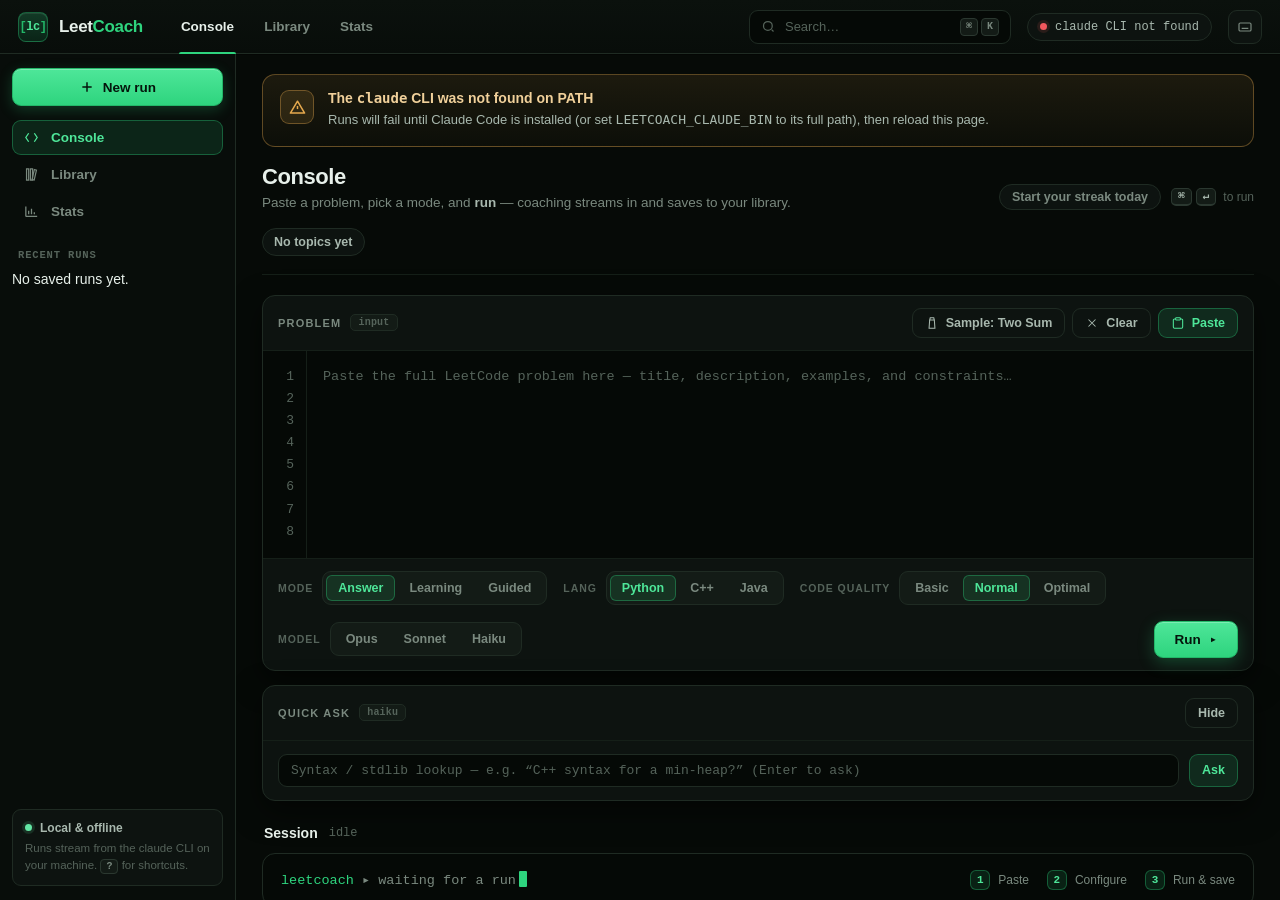
==== templates/index.html @ 5008886b "feat: Code Quality rename, in-app model picker, friction-free claude auth Three daily-use QOL change" ====
<!DOCTYPE html>
<html lang="en">
<head>
  <meta charset="utf-8" />
  <meta name="viewport" content="width=device-width, initial-scale=1" />
  <title>LeetCoach</title>
  <link rel="icon" type="image/svg+xml" href="/static/favicon.svg" />
  <link rel="stylesheet" href="/static/vendor/highlight-github-dark.min.css" />
  <link rel="stylesheet" href="/static/style.css" />
</head>
<body data-claude-available="__CLAUDE_AVAILABLE__" data-claude-logged-in="__CLAUDE_LOGGED_IN__" data-claude-model="__CLAUDE_MODEL__">
  <div class="app">

    <!-- ===== top bar ===== -->
    <header class="topbar">
      <div class="brand">
        <div class="mark"><span class="bk">[</span><span class="lc">lc</span><span class="bk">]</span></div>
        <div class="wm">Leet<span class="b">Coach</span></div>
      </div>
      <nav class="nav" aria-label="Primary">
        <a class="on" data-view="console" role="button" tabindex="0">Console</a>
        <a data-view="library" role="button" tabindex="0">Library</a>
        <a data-view="stats" role="button" tabindex="0">Stats</a>
      </nav>
      <div class="tb-spacer"></div>
      <div class="tb-search" id="tb-search" role="button" tabindex="0"
           title="Search your library (Ctrl/&#8984; + K)" aria-label="Search your library">
        <svg viewBox="0 0 24 24" fill="none" stroke="currentColor" stroke-width="2"><circle cx="11" cy="11" r="7"/><path d="m20 20-3-3"/></svg>
        <span class="ph">Search…</span>
        <span class="k"><kbd>&#8984;</kbd><kbd>K</kbd></span>
      </div>
      <span class="tb-status" id="claude-status">
        <span class="dot"></span>
        <span class="tb-status-label">claude CLI</span>
      </span>
      <button class="iconbtn" id="shortcuts-btn" type="button" title="Keyboard shortcuts (?)" aria-label="Keyboard shortcuts">
        <svg viewBox="0 0 24 24" fill="none" stroke="currentColor" stroke-width="1.8"><rect x="3" y="6" width="18" height="12" rx="2"/><path d="M7 10h.01M11 10h.01M15 10h.01M7 14h10"/></svg>
      </button>
    </header>

    <div class="main">

      <!-- ===== sidebar ===== -->
      <aside class="sidebar">
        <button class="newrun" id="new-run" type="button">
          <svg viewBox="0 0 24 24" fill="none" stroke="currentColor" stroke-width="2.2"><path d="M12 5v14M5 12h14"/></svg>
          New run
        </button>
        <nav class="side-nav" aria-label="Sections">
          <a class="on" data-view="console" role="button" tabindex="0"><svg viewBox="0 0 24 24" fill="none" stroke="currentColor" stroke-width="1.8"><path d="m8 6-4 6 4 6M16 6l4 6-4 6"/></svg> Console</a>
          <a data-view="library" role="button" tabindex="0"><svg viewBox="0 0 24 24" fill="none" stroke="currentColor" stroke-width="1.7"><path d="M5 4h3v16H5zM10.5 4h3v16h-3z"/><path d="m16 5 3 .8-3.2 14-3-.8z"/></svg> Library</a>
          <a data-view="stats" role="button" tabindex="0"><svg viewBox="0 0 24 24" fill="none" stroke="currentColor" stroke-width="1.8"><path d="M4 19V5M4 19h16M8 16v-5M12 16V8M16 16v-3"/></svg> Stats</a>
        </nav>
        <div class="side-lbl">Recent runs</div>
        <div class="recents" id="recents" aria-label="Recent runs"></div>
        <div class="side-foot">
          <div class="t"><span class="dot"></span> Local &amp; offline</div>
          <div class="d">Runs stream from the claude CLI on your machine. <kbd>?</kbd> for shortcuts.</div>
        </div>
      </aside>

      <!-- ===== content ===== -->
      <main class="content">

        <!-- claude CLI availability / sign-in warning (JS reveals from body flags) -->
        <section id="claude-warning" class="banner" hidden>
          <div class="ic"><svg viewBox="0 0 24 24" fill="none" stroke="currentColor" stroke-width="1.9" stroke-linejoin="round"><path d="M12 4 3 19h18Z"/><path d="M12 10v4"/><path d="M12 17h.01"/></svg></div>
          <div>
            <!-- shown when the binary isn't on PATH -->
            <div data-banner="missing" hidden>
              <div class="bt">The <code>claude</code> CLI was not found on PATH</div>
              <div class="bd">Runs will fail until Claude Code is installed (or set
                <code>LEETCOACH_CLAUDE_BIN</code> to its full path), then reload this page.</div>
            </div>
            <!-- shown when the binary is present but signed out -->
            <div data-banner="signedout" hidden>
              <div class="bt">You&#8217;re signed out of the <code>claude</code> CLI</div>
              <div class="bd">Runs will fail until you sign in. In a terminal, run
                <code class="cmd">claude auth login</code>, then reload this page.</div>
            </div>
          </div>
        </section>

        <!-- ===== CONSOLE VIEW ===== -->
        <section id="view-console">
          <div class="ctx">
            <div>
              <h1>Console</h1>
              <div class="sub">Paste a problem, pick a mode, and <b>run</b> — coaching streams in and saves to your library.</div>
            </div>
            <div class="r">
              <span class="streak-badge" id="streak-badge" hidden></span>
              <span class="hint"><span class="kbd"><kbd>&#8984;</kbd><kbd>&#8629;</kbd></span> to run</span>
            </div>
          </div>

          <!-- topic chip strip (JS fills from the real library) -->
          <div class="topics" id="topics"></div>

          <!-- composer -->
          <section class="panel">
            <div class="p-head">
              <span class="p-title">Problem <span class="tag">input</span></span>
              <div class="p-tools">
                <button class="btn ghost" id="sample" type="button"><svg viewBox="0 0 24 24" fill="none" stroke="currentColor" stroke-width="1.8"><path d="M9 3h6l1 4H8zM8 7h8l1 14H7z"/></svg> Sample: Two Sum</button>
                <button class="btn ghost" id="clear" type="button"><svg viewBox="0 0 24 24" fill="none" stroke="currentColor" stroke-width="1.8"><path d="M6 6l12 12M18 6 6 18"/></svg> Clear</button>
                <button class="btn green" id="paste" type="button"><svg viewBox="0 0 24 24" fill="none" stroke="currentColor" stroke-width="1.8"><rect x="8" y="3" width="8" height="4" rx="1"/><path d="M8 5H6a2 2 0 0 0-2 2v12a2 2 0 0 0 2 2h12a2 2 0 0 0 2-2V7a2 2 0 0 0-2-2h-2"/></svg> Paste</button>
              </div>
            </div>
            <div class="editor" id="editor">
              <div class="gutter" aria-hidden="true"><span>1</span><span>2</span><span>3</span><span>4</span><span>5</span><span>6</span><span>7</span><span>8</span></div>
              <textarea id="problem" class="problem" spellcheck="false"
                placeholder="Paste the full LeetCode problem here — title, description, examples, and constraints…"></textarea>
            </div>
            <div class="toolbar">
              <div class="tgroup" data-seg="mode">
                <span class="tlabel">Mode</span>
                <div class="seg" data-seg="mode" role="group" aria-label="Mode">
                  <button class="seg-btn on" type="button" data-val="answer">Answer</button>
                  <button class="seg-btn" type="button" data-val="learning">Learning</button>
                  <button class="seg-btn" type="button" data-val="guided">Guided</button>
                </div>
              </div>
              <div class="tgroup" data-seg="lang">
                <span class="tlabel">Lang</span>
                <div class="seg" data-seg="lang" role="group" aria-label="Language">
                  <button class="seg-btn on" type="button" data-val="python">Python</button>
                  <button class="seg-btn" type="button" data-val="cpp">C++</button>
                  <button class="seg-btn" type="button" data-val="java">Java</button>
                </div>
              </div>
              <div class="tgroup" data-seg="tier">
                <span class="tlabel">Code Quality</span>
                <div class="seg" data-seg="tier" role="group" aria-label="Code Quality">
                  <button class="seg-btn" type="button" data-val="basic">Basic</button>
                  <button class="seg-btn on" type="button" data-val="normal">Normal</button>
                  <button class="seg-btn" type="button" data-val="optimal">Optimal</button>
                </div>
              </div>
              <div class="tgroup" data-seg="model">
                <span class="tlabel">Model</span>
                <div class="seg" data-seg="model" role="group" aria-label="Model">
                  <button class="seg-btn" type="button" data-val="opus">Opus</button>
                  <button class="seg-btn" type="button" data-val="sonnet">Sonnet</button>
                  <button class="seg-btn" type="button" data-val="haiku">Haiku</button>
                </div>
              </div>
              <div class="tb-spacer"></div>
              <button class="btn-run" id="run" type="button">Run <span class="g">&#9656;</span></button>
            </div>
          </section>

          <!-- quick ask (Haiku one-shot; independent of the run stream) -->
          <section class="panel qa" id="quickask">
            <div class="p-head">
              <span class="p-title">Quick Ask <span class="tag">haiku</span></span>
              <button class="btn ghost" id="qa-toggle" type="button" aria-expanded="true">Hide</button>
            </div>
            <div id="qa-body">
              <div class="qa-row">
                <input id="qa-input" type="text" maxlength="500" spellcheck="false"
                       placeholder="Syntax / stdlib lookup — e.g. &#8220;C++ syntax for a min-heap?&#8221; (Enter to ask)">
                <button class="btn green" id="qa-ask" type="button">Ask</button>
              </div>
              <div class="qa-answer md" id="qa-answer" hidden></div>
            </div>
          </section>

          <!-- ===== session lifecycle (JS shows/hides these) ===== -->
          <div id="session">
            <div class="section-h">
              <div class="l"><h2>Session</h2><span class="n" data-session-state>idle</span></div>
            </div>

            <!-- idle placeholder -->
            <div class="console-idle">
              <div class="prompt"><span class="p">leetcoach</span> &#9656; waiting for a run<span class="c"></span></div>
              <div class="steps">
                <div class="st"><span class="k">1</span> Paste</div>
                <div class="st"><span class="k">2</span> Configure</div>
                <div class="st"><span class="k">3</span> Run &amp; save</div>
              </div>
            </div>

            <!-- run header (sibling ABOVE #output; JS writes label/chips/timer, toggles state class) -->
            <div class="runhead" hidden>
              <span class="rh-state"><span class="pulse"></span> <span class="rh-label">Running</span></span>
              <div class="rh-chips"></div>
              <span class="spacer"></span>
              <span class="timer"></span>
              <button id="stop" class="btn-stop" type="button" hidden disabled><span class="sq"></span> Stop</button>
            </div>

            <!-- streamed output node (its innerHTML is replaced every frame; keep chrome OUTSIDE it) -->
            <div class="outwrap" hidden>
              <div class="obody">
                <article id="output" class="output md" aria-live="polite"></article>
              </div>
            </div>

            <!-- streaming caret (sibling BELOW #output) -->
            <div class="stream-foot" hidden><span class="caret"></span> <span class="stream-note">streaming…</span></div>

            <!-- terminal states (JS fills + reveals) -->
            <div class="summary" hidden></div>
            <div class="errbox" hidden></div>
            <div class="stopmark" hidden></div>
          </div>

          <!-- recent runs table (JS appends .trow rows into #recent-table) -->
          <div class="section-h">
            <div class="l"><h2>Recent runs</h2><span class="n" data-recent-count>output/</span></div>
            <div class="filterpills" data-filter-group="recent">
              <button class="fp on" type="button" data-recent-filter="all">All</button>
              <button class="fp" type="button" data-recent-filter="answer">Answer</button>
              <button class="fp" type="button" data-recent-filter="learning">Learning</button>
              <button class="fp" type="button" data-recent-filter="guided">Guided</button>
            </div>
          </div>
          <div id="recent-table" class="table">
            <div class="thead"><span>Diff.</span><span>Problem</span><span>Topic</span><span>Mode</span><span>Lang</span><span>Saved</span><span></span></div>
          </div>
        </section>

        <!-- ===== LIBRARY VIEW ===== -->
        <section id="view-library" hidden>
          <div class="ctx">
            <div>
              <h1>Study Library</h1>
              <div class="sub">Saved runs in <b>output/</b> — grouped by problem type.</div>
            </div>
            <div class="r">
              <div class="filterpills" data-filter-group="library">
                <button class="fp on" type="button" data-lib-filter="all">All</button>
                <button class="fp" type="button" data-lib-filter="md">Markdown</button>
                <button class="fp" type="button" data-lib-filter="code">Code</button>
              </div>
            </div>
          </div>
          <div class="lib">
            <nav id="library-tree" class="lib-tree" aria-label="Library files"></nav>
            <div id="library-viewer" class="lib-view" hidden>
              <div class="vw-head">
                <code id="library-viewer-path"></code>
                <button id="library-viewer-delete" class="mini danger" type="button">Delete</button>
                <button id="library-viewer-close" class="mini" type="button">Close</button>
              </div>
              <div id="library-viewer-body" class="md pad"></div>
            </div>
          </div>
        </section>

        <!-- ===== STATS VIEW ===== -->
        <section id="view-stats" hidden>
          <div class="ctx">
            <div>
              <h1>Stats</h1>
              <div class="sub">Your practice activity — derived from the <b>study library</b> you build as you run.</div>
            </div>
            <div class="r">
              <span class="hint">Local &amp; offline · from <b>output/</b></span>
            </div>
          </div>

          <!-- empty state (JS toggles vs #stats-body) -->
          <div class="stats-empty" id="stats-empty" hidden>
            <div class="se-flame">&#128293;</div>
            <div class="se-t">No runs yet</div>
            <div class="se-d">Solve your first problem to start your streak.</div>
            <button class="btn green" id="stats-empty-cta" type="button">Go to the Console</button>
          </div>

          <!-- populated stats -->
          <div id="stats-body">
            <div class="stat-tiles">
              <div class="stat-tile">
                <div class="st-top"><span class="st-ic">&#128293;</span><span class="st-lbl">Current streak</span></div>
                <div class="st-val" id="stat-streak">0</div>
                <div class="st-sub" id="stat-streak-sub">days</div>
              </div>
              <div class="stat-tile">
                <div class="st-top"><span class="st-ic">&#127942;</span><span class="st-lbl">Longest streak</span></div>
                <div class="st-val" id="stat-longest">0</div>
                <div class="st-sub" id="stat-longest-sub">days best</div>
              </div>
              <div class="stat-tile">
                <div class="st-top"><span class="st-ic">&#9989;</span><span class="st-lbl">Solved today</span></div>
                <div class="st-val" id="stat-today">0</div>
                <div class="st-sub" id="stat-today-sub">this week: 0</div>
              </div>
              <div class="stat-tile">
                <div class="st-top"><span class="st-ic">&#128218;</span><span class="st-lbl">Total solved</span></div>
                <div class="st-val" id="stat-total">0</div>
                <div class="st-sub" id="stat-total-sub">0 problems</div>
              </div>
            </div>

            <section class="panel stats-panel">
              <div class="p-head">
                <span class="p-title">Activity <span class="tag">last 17 weeks</span></span>
                <div class="hm-legend">
                  <span>Less</span>
                  <span class="hm-cell hm-0"></span>
                  <span class="hm-cell hm-1"></span>
                  <span class="hm-cell hm-2"></span>
                  <span class="hm-cell hm-3"></span>
                  <span class="hm-cell hm-4"></span>
                  <span>More</span>
                </div>
              </div>
              <div class="hm-scroll">
                <div class="hm-inner">
                  <div class="hm-months" id="hm-months"></div>
                  <div class="hm-grid" id="hm-grid"></div>
                </div>
              </div>
            </section>

            <div class="stats-breakdowns">
              <section class="panel stats-panel">
                <div class="p-head"><span class="p-title">By mode</span></div>
                <div class="bd-list" id="bd-mode"></div>
              </section>
              <section class="panel stats-panel">
                <div class="p-head"><span class="p-title">By language</span></div>
                <div class="bd-list" id="bd-language"></div>
              </section>
              <section class="panel stats-panel">
                <div class="p-head"><span class="p-title">Top topics</span></div>
                <div class="bd-list" id="bd-topic"></div>
              </section>
            </div>
          </div>
        </section>

      </main>
    </div>
  </div>

  <!-- ===== keyboard shortcuts help modal (C1) ===== -->
  <div class="overlay" id="shortcuts-modal" hidden>
    <div class="modal" role="dialog" aria-modal="true" aria-labelledby="shortcuts-title">
      <div class="modal-head">
        <h2 class="modal-title" id="shortcuts-title">Keyboard shortcuts</h2>
        <button class="iconbtn" id="shortcuts-close" type="button" aria-label="Close shortcuts">
          <svg viewBox="0 0 24 24" fill="none" stroke="currentColor" stroke-width="2"><path d="M6 6l12 12M18 6 6 18"/></svg>
        </button>
      </div>
      <div class="modal-body">
        <div class="sc-row">
          <span class="sc-desc">Run the current problem</span>
          <span class="sc-keys"><kbd>Ctrl</kbd><span class="sc-or">/</span><kbd>&#8984;</kbd><kbd>Enter</kbd></span>
        </div>
        <div class="sc-row">
          <span class="sc-desc">Search your library</span>
          <span class="sc-keys"><kbd>Ctrl</kbd><span class="sc-or">/</span><kbd>&#8984;</kbd><kbd>K</kbd></span>
        </div>
        <div class="sc-row">
          <span class="sc-desc">Show this shortcuts dialog</span>
          <span class="sc-keys"><kbd>?</kbd></span>
        </div>
        <div class="sc-row">
          <span class="sc-desc">Ask in Quick Ask</span>
          <span class="sc-keys"><kbd>Enter</kbd></span>
        </div>
        <div class="sc-row">
          <span class="sc-desc">Close a dialog or search</span>
          <span class="sc-keys"><kbd>Esc</kbd></span>
        </div>
      </div>
    </div>
  </div>

  <!-- ===== search palette (C2) ===== -->
  <div class="overlay overlay-top" id="search-palette" hidden>
    <div class="palette" role="dialog" aria-modal="true" aria-label="Search your library">
      <div class="pal-head">
        <svg class="pal-ic" viewBox="0 0 24 24" fill="none" stroke="currentColor" stroke-width="2"><circle cx="11" cy="11" r="7"/><path d="m20 20-3-3"/></svg>
        <input id="search-input" class="pal-input" type="text" autocomplete="off" spellcheck="false"
               placeholder="Search problems, topics, modes, languages…"
               role="combobox" aria-controls="search-results" aria-expanded="true" aria-autocomplete="list"
               aria-label="Search your library" />
        <kbd class="pal-esc">Esc</kbd>
      </div>
      <div class="pal-results" id="search-results" role="listbox" aria-label="Search results"></div>
    </div>
  </div>

  <script src="/static/vendor/marked.min.js"></script>
  <script src="/static/vendor/highlight.min.js"></script>
  <script src="/static/vendor/hljs-python.min.js"></script>
  <script src="/static/vendor/hljs-cpp.min.js"></script>
  <script src="/static/vendor/hljs-java.min.js"></script>
  <script src="/static/app.js"></script>
</body>
</html>
---- static/vendor/highlight-github-dark.min.css ----
pre code.hljs{display:block;overflow-x:auto;padding:1em}code.hljs{padding:3px 5px}/*!
  Theme: GitHub Dark
  Description: Dark theme as seen on github.com
  Author: github.com
  Maintainer: @Hirse
  Updated: 2021-05-15

  Outdated base version: https://github.com/primer/github-syntax-dark
  Current colors taken from GitHub's CSS
*/.hljs{color:#c9d1d9;background:#0d1117}.hljs-doctag,.hljs-keyword,.hljs-meta .hljs-keyword,.hljs-template-tag,.hljs-template-variable,.hljs-type,.hljs-variable.language_{color:#ff7b72}.hljs-title,.hljs-title.class_,.hljs-title.class_.inherited__,.hljs-title.function_{color:#d2a8ff}.hljs-attr,.hljs-attribute,.hljs-literal,.hljs-meta,.hljs-number,.hljs-operator,.hljs-selector-attr,.hljs-selector-class,.hljs-selector-id,.hljs-variable{color:#79c0ff}.hljs-meta .hljs-string,.hljs-regexp,.hljs-string{color:#a5d6ff}.hljs-built_in,.hljs-symbol{color:#ffa657}.hljs-code,.hljs-comment,.hljs-formula{color:#8b949e}.hljs-name,.hljs-quote,.hljs-selector-pseudo,.hljs-selector-tag{color:#7ee787}.hljs-subst{color:#c9d1d9}.hljs-section{color:#1f6feb;font-weight:700}.hljs-bullet{color:#f2cc60}.hljs-emphasis{color:#c9d1d9;font-style:italic}.hljs-strong{color:#c9d1d9;font-weight:700}.hljs-addition{color:#aff5b4;background-color:#033a16}.hljs-deletion{color:#ffdcd7;background-color:#67060c}
---- static/style.css ----
:root{
  --bg:#060a07; --bg-elev:#080d0a;
  --s1:#0d1310; --s2:#131b16; --s3:#1b241e; --inset:#050906;
  --border:#1f2b23; --border-2:#2b3830; --border-soft:#151f18;
  --tx:#e7f0ea; --tx2:#a8b8ae; --tx3:#7a897f; --tx4:#55635a;
  --grn:#2ed47e; --grn-2:#4ee699; --grn-3:#23b869;
  --grn-weak:rgba(46,212,126,.12); --grn-line:rgba(46,212,126,.34);
  --mint:#63e6a4; --mint-weak:rgba(99,230,164,.13); --mint-line:rgba(99,230,164,.34);
  --amber:#e6a94e; --amber-weak:rgba(230,169,78,.12); --amber-line:rgba(230,169,78,.36);
  --red:#f2585e; --red-weak:rgba(242,88,94,.12); --red-line:rgba(242,88,94,.38);
  --cyan:#33cfe0; --cyan-weak:rgba(51,207,224,.14); --cyan-line:rgba(51,207,224,.4);
  /* difficulty (LeetCode analog) */
  --easy:#37d9a0; --med:#e6a94e; --hard:#f2585e;
  --r1:6px; --r2:9px; --r3:13px; --r4:16px;
  --e1:0 1px 2px rgba(0,0,0,.4); --e2:0 10px 30px rgba(0,0,0,.5);
  --e3:0 30px 80px rgba(0,0,0,.62);
  --ring:0 0 0 3px rgba(46,212,126,.3);
  --d1:120ms; --d2:160ms; --d3:220ms;
  --ease:cubic-bezier(.2,.6,.2,1); --ease-emph:cubic-bezier(.2,.8,.2,1);
  --sans:-apple-system,BlinkMacSystemFont,"Segoe UI",Roboto,Helvetica,Arial,sans-serif;
  --mono:ui-monospace,"SF Mono","Cascadia Code","Segoe UI Mono",Menlo,Consolas,"Liberation Mono",monospace;
  --topbar:54px; --sidebar:236px; --rail:296px;
}
*{box-sizing:border-box}
html,body{margin:0;height:100%}
body{background:var(--bg);color:var(--tx);font:14px/1.5 var(--sans);-webkit-font-smoothing:antialiased;text-rendering:optimizeLegibility;overflow:hidden}
a{color:var(--grn);text-decoration:none;transition:color var(--d1) var(--ease)}
a:hover{color:var(--grn-2)}
::selection{background:rgba(46,212,126,.28)}
h1,h2,h3,p{margin:0}
button{font-family:inherit}
::-webkit-scrollbar{width:10px;height:10px}
::-webkit-scrollbar-thumb{background:var(--s3);border-radius:6px;border:2px solid var(--bg)}
::-webkit-scrollbar-thumb:hover{background:var(--border-2)}
[hidden]{display:none !important}
.inert{opacity:.45;cursor:default;pointer-events:none}

.app{display:grid;grid-template-rows:var(--topbar) 1fr;height:100vh}
.main{display:grid;grid-template-columns:var(--sidebar) 1fr;min-height:0}
.main>*{min-width:0}

.topbar{display:flex;align-items:center;gap:16px;padding:0 18px;background:linear-gradient(180deg,#0b110d,#080d0a);border-bottom:1px solid var(--border);box-shadow:0 1px 0 rgba(0,0,0,.4)}
.brand{display:flex;align-items:center;gap:11px;padding-right:8px}
.mark{width:30px;height:30px;border-radius:8px;display:flex;align-items:center;justify-content:center;background:linear-gradient(180deg,#123a26,#0a2417);border:1px solid var(--grn-line);box-shadow:inset 0 1px 0 rgba(255,255,255,.08);font:700 12px var(--mono);letter-spacing:-.5px}
.mark .bk{color:var(--grn-3)} .mark .lc{color:var(--grn-2)}
.wm{font:800 17px/1 var(--sans);letter-spacing:-.02em}
.wm .b{color:var(--grn)}
.nav{display:flex;align-items:center;gap:2px;height:100%}
.nav a{position:relative;display:flex;align-items:center;height:100%;padding:0 14px;font:600 13.5px var(--sans);color:var(--tx3);cursor:pointer;transition:color var(--d2) var(--ease)}
.nav a:hover{color:var(--tx2)}
.nav a.on{color:var(--tx)}
.nav a.on::after{content:"";position:absolute;left:12px;right:12px;bottom:-1px;height:2px;background:var(--grn);border-radius:2px 2px 0 0}
.tb-spacer{flex:1}
.tb-search{display:flex;align-items:center;gap:9px;flex:0 1 262px;min-width:130px;height:34px;padding:0 11px;background:var(--inset);border:1px solid var(--border);border-radius:var(--r2);color:var(--tx4);cursor:pointer;transition:border-color var(--d2) var(--ease)}
.tb-search:hover{border-color:var(--border-2)}
.tb-search:focus-visible{outline:none;border-color:var(--grn-line);box-shadow:var(--ring)}
.tb-search svg{width:15px;height:15px;color:var(--tx4)}
.tb-search .ph{flex:1;font-size:13px;color:var(--tx4);white-space:nowrap;overflow:hidden;text-overflow:ellipsis}
.tb-search .k{display:flex;gap:3px}
.tb-search kbd{font:600 10px var(--mono);color:var(--tx3);background:var(--s2);border:1px solid var(--border-2);border-radius:4px;padding:1px 5px;line-height:1.4}
.tb-status{display:inline-flex;align-items:center;gap:8px;font:12px var(--mono);color:var(--tx2);padding:6px 12px;border:1px solid var(--border);border-radius:999px;background:var(--s1);white-space:nowrap}
.dot{width:7px;height:7px;border-radius:50%;background:var(--mint);box-shadow:0 0 0 3px var(--mint-weak)}
.dot.red{background:var(--red);box-shadow:0 0 0 3px var(--red-weak)}
.iconbtn{width:34px;height:34px;display:grid;place-items:center;border-radius:var(--r2);border:1px solid var(--border);background:var(--s1);color:var(--tx3);cursor:pointer;transition:color var(--d2) var(--ease),border-color var(--d2),background var(--d2)}
.iconbtn:hover{color:var(--tx);border-color:var(--border-2);background:var(--s3)}
.iconbtn svg{width:16px;height:16px}

.sidebar{border-right:1px solid var(--border);background:var(--bg-elev);display:flex;flex-direction:column;min-height:0;padding:14px 12px}
.newrun{display:flex;align-items:center;justify-content:center;gap:8px;cursor:pointer;font:700 13.5px var(--sans);color:#04140b;padding:10px;border-radius:var(--r2);background:linear-gradient(180deg,var(--grn-2),var(--grn));border:1px solid var(--grn-3);box-shadow:inset 0 1px 0 rgba(255,255,255,.25),0 4px 14px rgba(46,212,126,.22);transition:filter var(--d2) var(--ease),transform var(--d1) var(--ease)}
.newrun:hover{filter:brightness(1.07)} .newrun:active{transform:translateY(1px)}
.newrun svg{width:16px;height:16px}
.side-nav{display:flex;flex-direction:column;gap:2px;margin-top:14px}
.side-nav a{display:flex;align-items:center;gap:11px;padding:9px 11px;border-radius:var(--r2);font:600 13.5px var(--sans);color:var(--tx3);cursor:pointer;transition:color var(--d2) var(--ease),background var(--d2)}
.side-nav a svg{width:17px;height:17px;flex:0 0 auto}
.side-nav a:hover{color:var(--tx2);background:var(--s1)}
.side-nav a.on{color:var(--grn-2);background:var(--grn-weak);box-shadow:inset 0 0 0 1px var(--grn-line)}
.side-lbl{display:flex;align-items:center;justify-content:space-between;padding:0 6px;margin:20px 0 8px;font:600 10.5px var(--mono);letter-spacing:.08em;text-transform:uppercase;color:var(--tx4)}
.side-lbl a{font:600 11px var(--mono);color:var(--tx4)}
.side-lbl a:hover{color:var(--grn)}
.recents{flex:1;overflow-y:auto;overflow-x:hidden;margin:0 -4px;padding:0 4px;display:flex;flex-direction:column;gap:1px}
.rec{display:flex;align-items:center;gap:10px;padding:8px 8px;border-radius:8px;cursor:pointer;border:1px solid transparent;transition:background var(--d2) var(--ease),border-color var(--d2)}
.rec:hover{background:var(--s1);border-color:var(--border-soft)}
.rec .dd{width:7px;height:7px;border-radius:50%;flex:0 0 auto}
.rec .rt{flex:1;min-width:0}
.rec .rn{display:flex;font:600 12.5px var(--sans);color:var(--tx2)}
.rec .rn .a{white-space:nowrap;overflow:hidden;text-overflow:ellipsis}
.rec .rn .b{white-space:nowrap;flex:0 0 auto}
.rec:hover .rn{color:var(--tx)}
.rec .rm{font:11px var(--mono);color:var(--tx4);margin-top:1px}
.rec.live{background:var(--cyan-weak);border-color:var(--cyan-line)}
.rec.live .rn{color:var(--tx)}
.side-foot{margin-top:12px;padding:11px 12px;border:1px solid var(--border);border-radius:var(--r2);background:var(--s1)}
.side-foot .t{display:flex;align-items:center;gap:8px;font:600 12px var(--sans);color:var(--tx2)}
.side-foot .d{margin-top:5px;font:11.5px/1.5 var(--sans);color:var(--tx4)}
.side-foot .d kbd{font:600 10px var(--mono);color:var(--tx3);background:var(--s2);border:1px solid var(--border-2);border-radius:4px;padding:1px 5px}

.content{overflow-y:auto;overflow-x:hidden;min-height:0;padding:20px 26px 40px}
.ctx{display:flex;align-items:flex-end;justify-content:space-between;gap:16px;margin-bottom:18px}
.ctx h1{font:800 22px/1.1 var(--sans);letter-spacing:-.02em}
.ctx .sub{margin-top:6px;font:13.5px var(--sans);color:var(--tx3)}
.ctx .sub b{color:var(--tx2);font-weight:600}
.ctx .r{display:flex;align-items:center;gap:10px}
.topics{display:flex;align-items:center;gap:8px;flex-wrap:wrap;margin-bottom:20px;padding-bottom:18px;border-bottom:1px solid var(--border-soft)}
.topic{display:inline-flex;align-items:center;gap:7px;font:600 12.5px var(--sans);color:var(--tx2);padding:6px 11px;background:var(--s1);border:1px solid var(--border);border-radius:999px;cursor:pointer;transition:border-color var(--d2) var(--ease),color var(--d2),background var(--d2)}
.topic:hover{border-color:var(--grn-line);color:var(--tx);background:var(--grn-weak)}
.topic .c{font:600 11px var(--mono);color:var(--tx4)}
.topic:hover .c{color:var(--grn-2)}
.panel{background:var(--s1);border:1px solid var(--border);border-radius:var(--r3);box-shadow:var(--e2)}
.p-head{display:flex;align-items:center;justify-content:space-between;gap:12px;padding:12px 15px;border-bottom:1px solid var(--border-soft)}
.p-title{display:flex;align-items:center;gap:9px;font:600 11px var(--sans);letter-spacing:.11em;text-transform:uppercase;color:var(--tx3)}
.p-title .tag{font:600 10px var(--mono);letter-spacing:.02em;text-transform:none;color:var(--tx4);background:var(--s2);border:1px solid var(--border);border-radius:5px;padding:2px 7px}
.p-tools{display:flex;align-items:center;gap:7px}
.btn{display:inline-flex;align-items:center;gap:7px;cursor:pointer;font:600 12.5px var(--sans);color:var(--tx2);background:var(--s2);border:1px solid var(--border);border-radius:var(--r2);padding:7px 12px;transition:background var(--d2) var(--ease),border-color var(--d2),color var(--d2),box-shadow var(--d2),transform var(--d1) var(--ease)}
.btn:hover{background:var(--s3);border-color:var(--border-2);color:var(--tx)}
.btn:active{transform:translateY(1px)}
.btn:focus-visible{outline:none;box-shadow:var(--ring)}
.btn svg{width:14px;height:14px}
.btn.green{color:var(--grn-2);border-color:var(--grn-line);background:var(--grn-weak)}
.btn.green:hover{background:rgba(46,212,126,.18);border-color:var(--grn)}
.btn.ghost{background:transparent}
.btn-run{display:inline-flex;align-items:center;gap:9px;cursor:pointer;font:700 13.5px var(--sans);color:#04140b;padding:10px 20px;border-radius:var(--r2);background:linear-gradient(180deg,var(--grn-2),var(--grn));border:1px solid var(--grn-3);box-shadow:inset 0 1px 0 rgba(255,255,255,.25),0 5px 16px rgba(46,212,126,.26);transition:filter var(--d2) var(--ease),box-shadow var(--d2),transform var(--d1) var(--ease)}
.btn-run:hover{filter:brightness(1.08);box-shadow:inset 0 1px 0 rgba(255,255,255,.28),0 7px 22px rgba(46,212,126,.4)}
.btn-run:active{transform:translateY(1px)}
.btn-run:focus-visible{outline:none;box-shadow:var(--ring),0 5px 16px rgba(46,212,126,.26)}
.btn-run .g{font:700 12px var(--mono)}
.btn-run.running{cursor:default;color:#04140b;background:linear-gradient(180deg,#3fbf78,#2fae68);box-shadow:inset 0 1px 0 rgba(255,255,255,.2)}
.btn-run.running .g{display:none}
.spin{width:14px;height:14px;border-radius:50%;border:2px solid rgba(4,20,11,.35);border-top-color:#04140b;animation:spin .7s linear infinite}
@keyframes spin{to{transform:rotate(360deg)}}
.kbd{display:inline-flex;gap:4px;align-items:center}
kbd{font:600 11px var(--mono);color:var(--tx2);background:var(--s2);border:1px solid var(--border-2);border-bottom-width:2px;border-radius:5px;padding:2px 6px;line-height:1}
.hint{display:inline-flex;align-items:center;gap:7px;color:var(--tx4);font-size:12px}
.editor{position:relative;display:flex;background:var(--inset)}
.gutter{flex:0 0 auto;width:44px;padding:15px 0;text-align:right;user-select:none;border-right:1px solid var(--border-soft);color:var(--tx4);font:13px/1.7 var(--mono)}
.gutter span{display:block;padding-right:12px}
.problem{flex:1;min-height:170px;resize:none;width:100%;background:transparent;border:0;padding:15px 16px;color:var(--tx);font:13.5px/1.7 var(--mono);outline:none}
.problem::placeholder{color:var(--tx4)}
.editor:focus-within{box-shadow:inset 0 0 0 1px var(--grn-line)}
.editor.flash{animation:pasteFlash .7s var(--ease)}
@keyframes pasteFlash{0%{box-shadow:inset 0 0 0 2px var(--mint)}100%{box-shadow:inset 0 0 0 1px transparent}}
.toolbar{display:flex;align-items:center;gap:16px;flex-wrap:wrap;padding:12px 15px;border-top:1px solid var(--border-soft)}
.tgroup{display:flex;align-items:center;gap:9px}
.tlabel{font:600 10.5px var(--sans);letter-spacing:.09em;text-transform:uppercase;color:var(--tx4)}
.seg{display:inline-flex;gap:2px;padding:3px;background:var(--s2);border:1px solid var(--border);border-radius:var(--r2)}
.seg-btn{cursor:pointer;border:0;background:transparent;color:var(--tx3);font:600 12.5px var(--sans);padding:6px 12px;border-radius:6px;transition:background var(--d2) var(--ease),color var(--d2),box-shadow var(--d2)}
.seg-btn:hover{color:var(--tx2);background:var(--s3)}
.seg-btn:focus-visible{outline:none;box-shadow:var(--ring)}
.seg-btn.on{color:var(--grn-2);background:var(--grn-weak);box-shadow:inset 0 0 0 1px var(--grn-line)}
.tgroup.disabled{opacity:.4;pointer-events:none}

.section-h{display:flex;align-items:center;justify-content:space-between;gap:12px;margin:24px 2px 12px}
.section-h .l{display:flex;align-items:center;gap:11px}
.section-h h2{font:700 14px var(--sans);color:var(--tx)}
.section-h .n{font:12px var(--mono);color:var(--tx4)}
.filterpills{display:flex;gap:6px}
.fp{cursor:pointer;font:600 12px var(--sans);color:var(--tx3);background:transparent;border:1px solid var(--border);border-radius:999px;padding:5px 11px;transition:all var(--d2) var(--ease)}
.fp:hover{color:var(--tx2);border-color:var(--border-2)}
.fp.on{color:var(--grn-2);background:var(--grn-weak);border-color:var(--grn-line)}
.console-idle{display:flex;align-items:center;gap:14px;padding:16px 18px;border-radius:var(--r3);background:var(--inset);border:1px solid var(--border);margin-bottom:6px}
.console-idle .prompt{font:13.5px var(--mono);color:var(--tx3)}
.console-idle .prompt .p{color:var(--grn)}
.console-idle .prompt .c{display:inline-block;width:8px;height:16px;background:var(--grn);vertical-align:-3px;margin-left:3px;animation:blink 1.05s steps(1) infinite;border-radius:1px}
@keyframes blink{0%,50%{opacity:1}50.01%,100%{opacity:0}}
.console-idle .steps{margin-left:auto;display:flex;gap:18px}
.console-idle .st{display:flex;align-items:center;gap:8px;font:12px var(--sans);color:var(--tx3)}
.console-idle .st .k{width:20px;height:20px;border-radius:6px;display:grid;place-items:center;font:700 11px var(--mono);color:var(--grn-2);background:var(--grn-weak);border:1px solid var(--grn-line)}
.table{border:1px solid var(--border);border-radius:var(--r3);overflow:hidden;background:var(--s1)}
.thead{display:grid;grid-template-columns:62px 1fr 140px 82px 68px 70px 30px;gap:10px;padding:9px 16px;background:var(--s2);border-bottom:1px solid var(--border);font:600 10.5px var(--sans);letter-spacing:.07em;text-transform:uppercase;color:var(--tx4)}
.trow{display:grid;grid-template-columns:62px 1fr 140px 82px 68px 70px 30px;gap:10px;align-items:center;padding:11px 16px;border-bottom:1px solid var(--border-soft);cursor:pointer;transition:background var(--d2) var(--ease)}
.trow:last-child{border-bottom:0}
.trow:hover{background:var(--s2)}
.diff{display:inline-flex;align-items:center;gap:7px;font:600 12.5px var(--sans)}
.diff .d{width:7px;height:7px;border-radius:50%}
.diff.easy{color:var(--easy)} .diff.easy .d{background:var(--easy)}
.diff.med{color:var(--med)} .diff.med .d{background:var(--med)}
.diff.hard{color:var(--red)} .diff.hard .d{background:var(--red)}
.pcell{min-width:0}
.pcell .pn{font:600 13.5px var(--sans);color:var(--tx);white-space:nowrap;overflow:hidden;text-overflow:ellipsis}
.pcell .pm{font:11px var(--mono);color:var(--tx4);margin-top:2px}
.chip{display:inline-flex;align-items:center;gap:6px;font:600 12px var(--sans);color:var(--tx2);background:var(--s2);border:1px solid var(--border);border-radius:999px;padding:4px 10px;white-space:nowrap}
.chip.mono{font-family:var(--mono);font-size:11px}
.chip.mint{color:var(--mint);background:var(--mint-weak);border-color:var(--mint-line)}
.chip.cyan{color:var(--cyan);background:var(--cyan-weak);border-color:var(--cyan-line)}
.chip.grn{color:var(--grn-2);background:var(--grn-weak);border-color:var(--grn-line)}
.tb{display:inline-grid;place-items:center;width:30px;height:19px;border-radius:5px;font:700 9.5px var(--mono);text-transform:uppercase;border:1px solid}
.tb.py{color:var(--mint);background:var(--mint-weak);border-color:var(--mint-line)}
.tb.cpp{color:#c39bff;background:rgba(163,131,255,.13);border-color:rgba(163,131,255,.34)}
.tb.java{color:var(--amber);background:var(--amber-weak);border-color:var(--amber-line)}
.tb.md{color:#8fe0b4;background:var(--grn-weak);border-color:var(--grn-line)}
.tcell{font:12.5px var(--mono);color:var(--tx3)}
.tstatus{display:grid;place-items:center;color:var(--mint)}
.tstatus svg{width:16px;height:16px}

.runhead{display:flex;align-items:center;gap:12px;padding:12px 16px;border:1px solid var(--border);border-radius:var(--r3);background:var(--s1);flex-wrap:wrap;box-shadow:var(--e2)}
.runhead.stream{border-color:var(--cyan-line);background:linear-gradient(180deg,rgba(51,207,224,.07),var(--s1))}
.runhead.done{border-color:var(--mint-line);background:linear-gradient(180deg,rgba(99,230,164,.06),var(--s1))}
.runhead.error{border-color:var(--red-line);background:linear-gradient(180deg,rgba(242,88,94,.08),var(--s1))}
.runhead.stopped{border-color:var(--amber-line);background:linear-gradient(180deg,rgba(230,169,78,.07),var(--s1))}
.rh-state{display:inline-flex;align-items:center;gap:9px;font:700 13.5px var(--sans);color:var(--tx)}
.pulse{position:relative;width:9px;height:9px;border-radius:50%;background:var(--cyan)}
.pulse::after{content:"";position:absolute;inset:-4px;border-radius:50%;border:2px solid var(--cyan);animation:pulse 1.6s var(--ease) infinite;opacity:0}
@keyframes pulse{0%{transform:scale(.6);opacity:.9}100%{transform:scale(1.9);opacity:0}}
.rh-chips{display:flex;align-items:center;gap:7px;flex-wrap:wrap}
.timer{font:600 13px var(--mono);color:var(--tx2);font-variant-numeric:tabular-nums}
.spacer{flex:1}
.btn-stop{display:inline-flex;align-items:center;gap:8px;cursor:pointer;font:700 12.5px var(--sans);color:#ffd9da;padding:8px 14px;border-radius:var(--r2);background:var(--red-weak);border:1px solid var(--red-line);transition:background var(--d2) var(--ease),transform var(--d1) var(--ease)}
.btn-stop:hover{background:rgba(242,88,94,.2)} .btn-stop:active{transform:translateY(1px)}
.btn-stop .sq{width:9px;height:9px;border-radius:2px;background:var(--red)}
.outwrap{margin-top:12px;border:1px solid var(--border);border-radius:var(--r3);background:var(--s1);overflow:hidden;box-shadow:var(--e2)}
.obody{padding:22px 26px 26px}
.caret{display:inline-block;width:9px;height:18px;background:var(--cyan);border-radius:1px;box-shadow:0 0 8px rgba(51,207,224,.6);animation:blink 1.05s steps(1) infinite;vertical-align:-3px}
.stream-foot{display:flex;align-items:center;gap:9px;color:var(--cyan);font:12px var(--mono);padding:0 26px 20px}

.md{max-width:72ch;color:var(--tx2);font:15px/1.7 var(--sans)}
.md>*:first-child{margin-top:0}
.md h1{font:800 21px/1.3 var(--sans);color:var(--tx);letter-spacing:-.01em;margin:24px 0 12px}
.md h2{font:700 16px/1.35 var(--sans);color:var(--tx);margin:24px 0 10px;padding-top:15px;border-top:1px solid var(--border-soft);display:flex;align-items:center;gap:9px}
.md h2::before{content:"";width:3px;height:14px;border-radius:2px;background:var(--grn);display:inline-block}
.md h3{font:700 14px var(--sans);color:var(--tx);margin:18px 0 8px}
.md p{margin:0 0 13px}
.md ul,.md ol{margin:0 0 14px;padding-left:22px}
.md li{margin:0 0 6px}.md li::marker{color:var(--tx4)}
.md strong{color:var(--tx);font-weight:650}.md em{color:var(--tx2)}
.md code{font:12.5px var(--mono);color:var(--mint);background:var(--mint-weak);border:1px solid var(--mint-line);padding:1px 6px;border-radius:6px}
.md blockquote{margin:0 0 14px;padding:2px 0 2px 15px;border-left:2px solid var(--grn-line);color:var(--tx3)}

.code{border:1px solid var(--border);border-radius:var(--r2);overflow:hidden;margin:15px 0;background:var(--inset)}
.code.partial{border-bottom-style:dashed}
.code-head{display:flex;align-items:center;justify-content:space-between;padding:8px 10px 8px 14px;background:var(--s2);border-bottom:1px solid var(--border)}
.code-lang{display:inline-flex;align-items:center;gap:8px;font:600 12px var(--mono);color:var(--tx3)}
.code-lang .d{width:8px;height:8px;border-radius:2px;background:var(--mint)}
.code pre{margin:0;padding:14px 16px;overflow:auto;font:13px/1.6 var(--mono);color:#cad8ce}
.mini{cursor:pointer;display:inline-flex;align-items:center;gap:6px;font:600 12px var(--sans);color:var(--tx3);background:var(--s1);border:1px solid var(--border);border-radius:7px;padding:6px 10px;transition:color var(--d2) var(--ease),border-color var(--d2),background var(--d2)}
.mini:hover{color:var(--tx);border-color:var(--border-2);background:var(--s3)}
.mini.ok{color:var(--mint);border-color:var(--mint-line);background:var(--mint-weak)}
.mini.danger{color:var(--red)}
.mini.danger:hover{color:#ffd9da;border-color:var(--red-line);background:var(--red-weak)}
.mini[disabled]{opacity:.5;cursor:default}
.mini svg{width:13px;height:13px}
.hljs{background:transparent;color:#cad8ce}

.summary{margin-top:12px;border:1px solid var(--mint-line);border-radius:var(--r3);background:linear-gradient(180deg,rgba(99,230,164,.08),rgba(99,230,164,.02));overflow:hidden}
.sum-top{display:flex;align-items:center;gap:11px;padding:14px 16px;border-bottom:1px solid rgba(99,230,164,.16)}
.sum-check{width:26px;height:26px;border-radius:50%;display:grid;place-items:center;flex:0 0 auto;background:var(--mint);color:#062015}
.sum-check svg{width:15px;height:15px}
.sum-top .t{font:700 14px var(--sans);color:var(--tx)}
.sum-top .s{font:12.5px var(--sans);color:var(--tx3);margin-top:1px}
.sum-body{padding:14px 16px;display:flex;flex-direction:column;gap:12px}
.meta-row{display:flex;align-items:center;gap:9px;flex-wrap:wrap}
.meta-label{font:600 11px var(--sans);letter-spacing:.07em;text-transform:uppercase;color:var(--tx4)}
.files{display:flex;flex-direction:column;gap:8px}
.savedrow{display:flex;align-items:center;gap:11px;background:var(--s2);border:1px solid var(--border);border-radius:var(--r2);padding:9px 10px 9px 12px}
.fpath,.fname{flex:1;min-width:0;display:flex;font:12.5px var(--mono)}
.fpath{color:var(--mint)}

.errbox{margin-top:12px;border:1px solid var(--red-line);border-radius:var(--r2);background:var(--red-weak);padding:13px 15px;display:flex;gap:12px;align-items:flex-start}
.errbox .ic{width:26px;height:26px;flex:0 0 auto;border-radius:7px;display:grid;place-items:center;background:rgba(242,88,94,.16);border:1px solid var(--red-line);color:var(--red)}
.errbox .ic svg{width:15px;height:15px}
.errbox .t{font:700 13.5px var(--sans);color:#ffc9cb}
.errbox .d{margin-top:3px;font:12.5px/1.55 var(--mono);color:var(--tx2)}.errbox .d b{color:#ffb4b6}
.stopmark{margin-top:12px;display:flex;align-items:center;gap:10px;color:var(--amber);font:600 13px var(--sans);padding:10px 14px;border:1px dashed var(--amber-line);border-radius:var(--r2);background:var(--amber-weak)}
.stopmark .sq{width:9px;height:9px;border-radius:2px;background:var(--amber);flex:0 0 auto}
.stopmark .s{color:var(--tx3);font-weight:400;font-size:12.5px}

.banner{display:flex;gap:14px;align-items:flex-start;padding:15px 17px;border-radius:var(--r3);background:linear-gradient(180deg,rgba(230,169,78,.1),rgba(230,169,78,.03));border:1px solid var(--amber-line);margin-bottom:18px}
.banner .ic{width:34px;height:34px;flex:0 0 auto;border-radius:9px;display:grid;place-items:center;background:var(--amber-weak);border:1px solid var(--amber-line);color:var(--amber)}
.banner .ic svg{width:19px;height:19px}
.banner .bt{font:700 14px var(--sans);color:#f0d09a}
.banner .bd{margin-top:4px;font:13px/1.6 var(--sans);color:var(--tx2)}

.lib{display:grid;grid-template-columns:300px 1fr;border:1px solid var(--border);border-radius:var(--r3);overflow:hidden;background:var(--s1);height:calc(100vh - var(--topbar) - 128px);min-height:460px}
.lib>*{min-width:0}
.lib-tree{border-right:1px solid var(--border);overflow:auto;padding:12px 10px;background:var(--bg-elev)}
.grp{margin:6px 4px 8px}
.grp-h{display:flex;align-items:center;gap:8px;padding:8px 8px 6px;font:600 11.5px var(--mono);color:var(--tx3)}
.grp-h svg{width:14px;height:14px;color:var(--tx4)}
.filerow{display:flex;align-items:center;gap:10px;width:100%;text-align:left;cursor:pointer;border:1px solid transparent;background:transparent;border-radius:8px;padding:8px 10px;transition:background var(--d2) var(--ease),border-color var(--d2)}
.filerow:hover{background:var(--s2)}
.filerow.on{background:var(--grn-weak);border-color:var(--grn-line)}
.fname{color:var(--tx2)}
.filerow.on .fname{color:var(--tx)}
.fpath .a,.fname .a{white-space:nowrap;overflow:hidden;text-overflow:ellipsis}
.fpath .b,.fname .b{white-space:nowrap;flex:0 0 auto}
.lib-view{overflow:auto;display:flex;flex-direction:column;min-width:0}
.vw-head{display:flex;align-items:center;justify-content:space-between;gap:12px;padding:18px 22px 14px;border-bottom:1px solid var(--border-soft);position:sticky;top:0;background:var(--s1);z-index:1}
.vw-main{flex:1;min-width:0}
.vw-title{font:800 19px var(--sans);letter-spacing:-.01em;color:var(--tx)}
.vw-sub{margin-top:9px;display:flex;align-items:center;gap:8px;flex-wrap:wrap}
.vw-head code{display:block;margin-top:8px;overflow:hidden;text-overflow:ellipsis;white-space:nowrap;font:11.5px var(--mono);color:var(--tx3)}
.md.pad{padding:18px 22px 28px}

@media (max-width:900px){.main{grid-template-columns:1fr}.sidebar{display:none}}
@media (prefers-reduced-motion:reduce){*{animation-duration:.001ms !important;animation-iteration-count:1 !important;transition-duration:.001ms !important}.console-idle .prompt .c{opacity:1 !important}}

/* ---- quick ask (Cycle 5) ---- */
.qa{margin-top:14px}
.qa.collapsed .p-head{border-bottom:0}
.qa-row{display:flex;gap:10px;padding:13px 15px}
#qa-input{flex:1;min-width:0;background:var(--inset);border:1px solid var(--border);border-radius:var(--r2);padding:8px 12px;color:var(--tx);font:13px var(--mono);outline:none;transition:border-color var(--d2) var(--ease),box-shadow var(--d2)}
#qa-input::placeholder{color:var(--tx4)}
#qa-input:focus-visible{border-color:var(--grn-line);box-shadow:var(--ring)}
#qa-ask{flex:0 0 auto}
.qa-answer{margin:0 15px 14px;padding:13px 16px;border:1px solid var(--border-soft);border-radius:var(--r2);background:var(--inset);font-size:14px}
.qa-answer.err{color:var(--tx3);font:12.5px var(--mono)}

/* ---- stats + streak badge (Cycle 10) ---- */
#view-stats{--hm-cell:13px}

/* Console streak badge (B3) */
.streak-badge{display:inline-flex;align-items:center;gap:7px;font:600 12.5px var(--sans);color:var(--grn-2);background:var(--grn-weak);border:1px solid var(--grn-line);border-radius:999px;padding:5px 12px;white-space:nowrap}
.streak-badge .sb-flame{font-size:13px;line-height:1}
.streak-badge.zero{color:var(--tx3);background:var(--s1);border-color:var(--border)}

/* stat tiles */
.stat-tiles{display:grid;grid-template-columns:repeat(4,1fr);gap:12px;margin-bottom:16px}
.stat-tile{background:var(--s1);border:1px solid var(--border);border-radius:var(--r3);box-shadow:var(--e2);padding:14px 16px}
.st-top{display:flex;align-items:center;gap:8px}
.st-ic{font-size:15px;line-height:1}
.st-lbl{font:600 10.5px var(--sans);letter-spacing:.09em;text-transform:uppercase;color:var(--tx4)}
.st-val{margin-top:10px;font:800 30px/1 var(--sans);letter-spacing:-.02em;color:var(--tx);font-variant-numeric:tabular-nums}
.st-sub{margin-top:6px;font:12px var(--mono);color:var(--tx3)}

/* shared stats panel spacing */
.stats-panel{margin-bottom:16px}

/* activity heatmap */
.hm-legend{display:flex;align-items:center;gap:5px;font:11px var(--mono);color:var(--tx4)}
.hm-scroll{overflow-x:auto;padding:16px}
.hm-inner{display:inline-block}
.hm-months{display:grid;gap:3px;height:14px;margin-bottom:5px}
.hm-mo{grid-row:1;font:600 10px var(--mono);color:var(--tx4);white-space:nowrap}
.hm-grid{display:grid;grid-auto-flow:column;grid-template-rows:repeat(7,var(--hm-cell));gap:3px}
.hm-cell{width:var(--hm-cell);height:var(--hm-cell);border-radius:3px;background:var(--s3)}
.hm-pad{background:transparent}
.hm-0{background:#121a15;box-shadow:inset 0 0 0 1px var(--border-soft)}
.hm-1{background:rgba(46,212,126,.26)}
.hm-2{background:rgba(46,212,126,.46)}
.hm-3{background:rgba(46,212,126,.7)}
.hm-4{background:var(--grn)}
.hm-legend .hm-cell{width:11px;height:11px}

/* breakdown panels */
.stats-breakdowns{display:grid;grid-template-columns:repeat(3,1fr);gap:12px}
.stats-breakdowns .stats-panel{margin-bottom:0}
.bd-list{padding:12px 15px;display:flex;flex-direction:column;gap:10px}
.bd-row{display:grid;grid-template-columns:82px 1fr 30px;align-items:center;gap:10px}
.bd-key{font:600 12.5px var(--sans);color:var(--tx2);white-space:nowrap;overflow:hidden;text-overflow:ellipsis}
.bd-track{height:8px;border-radius:999px;background:var(--s3);overflow:hidden}
.bd-fill{display:block;height:100%;border-radius:999px;background:linear-gradient(90deg,var(--grn-3),var(--grn-2))}
.bd-num{font:600 12px var(--mono);color:var(--tx3);text-align:right;font-variant-numeric:tabular-nums}
.bd-trow{display:grid;grid-template-columns:20px 1fr 30px;align-items:center;gap:10px}
.bd-rank{font:700 11px var(--mono);color:var(--tx4);text-align:center}
.bd-tname{font:600 12.5px var(--sans);color:var(--tx2);white-space:nowrap;overflow:hidden;text-overflow:ellipsis}
.bd-empty{font:12px var(--mono);color:var(--tx4);padding:2px 0}

/* empty state */
.stats-empty{display:flex;flex-direction:column;align-items:center;text-align:center;gap:8px;padding:48px 24px;background:var(--s1);border:1px solid var(--border);border-radius:var(--r3);box-shadow:var(--e2)}
.stats-empty .se-flame{font-size:34px;line-height:1}
.stats-empty .se-t{font:800 18px var(--sans);color:var(--tx)}
.stats-empty .se-d{font:13.5px var(--sans);color:var(--tx3);max-width:42ch}
.stats-empty .btn{margin-top:8px}

@media (max-width:1000px){
  .stat-tiles{grid-template-columns:repeat(2,1fr)}
  .stats-breakdowns{grid-template-columns:1fr}
}

/* ---- overlays: shortcuts modal + ⌘K search palette (Cycle 10, C1/C2) ---- */
.overlay{position:fixed;inset:0;z-index:50;display:flex;align-items:center;justify-content:center;padding:24px;background:rgba(3,6,4,.66);backdrop-filter:blur(2px)}
.overlay-top{align-items:flex-start;padding-top:12vh}

/* shortcuts modal */
.modal{width:100%;max-width:460px;background:var(--s1);border:1px solid var(--border-2);border-radius:var(--r3);box-shadow:var(--e3);overflow:hidden}
.modal-head{display:flex;align-items:center;justify-content:space-between;gap:12px;padding:14px 16px;border-bottom:1px solid var(--border-soft)}
.modal-title{font:700 15px var(--sans);color:var(--tx)}
.modal-body{padding:6px 16px 14px}
.sc-row{display:flex;align-items:center;justify-content:space-between;gap:16px;padding:10px 0;border-bottom:1px solid var(--border-soft)}
.sc-row:last-child{border-bottom:0}
.sc-desc{font:13.5px var(--sans);color:var(--tx2)}
.sc-keys{display:inline-flex;align-items:center;gap:4px;flex:0 0 auto}
.sc-or{color:var(--tx4);font:600 11px var(--mono);padding:0 1px}

/* search palette */
.palette{width:100%;max-width:560px;display:flex;flex-direction:column;max-height:70vh;background:var(--s1);border:1px solid var(--border-2);border-radius:var(--r3);box-shadow:var(--e3);overflow:hidden}
.pal-head{display:flex;align-items:center;gap:11px;padding:13px 15px;border-bottom:1px solid var(--border-soft)}
.pal-ic{width:17px;height:17px;color:var(--tx3);flex:0 0 auto}
.pal-input{flex:1;min-width:0;background:transparent;border:0;outline:none;color:var(--tx);font:15px var(--sans)}
.pal-input::placeholder{color:var(--tx4)}
.pal-esc{flex:0 0 auto}
.pal-results{overflow-y:auto;padding:7px;display:flex;flex-direction:column;gap:2px}
.pal-row{display:flex;align-items:center;gap:11px;padding:9px 10px;border-radius:var(--r2);cursor:pointer;border:1px solid transparent}
.pal-row:hover{background:var(--s2)}
.pal-row.on{background:var(--grn-weak);border-color:var(--grn-line)}
.pal-main{flex:1;min-width:0}
.pal-title{font:600 13.5px var(--sans);color:var(--tx);white-space:nowrap;overflow:hidden;text-overflow:ellipsis}
.pal-hint{margin-top:2px;font:11px var(--mono);color:var(--tx4);white-space:nowrap;overflow:hidden;text-overflow:ellipsis}
.pal-none{padding:16px 12px;text-align:center;font:12.5px var(--mono);color:var(--tx4)}
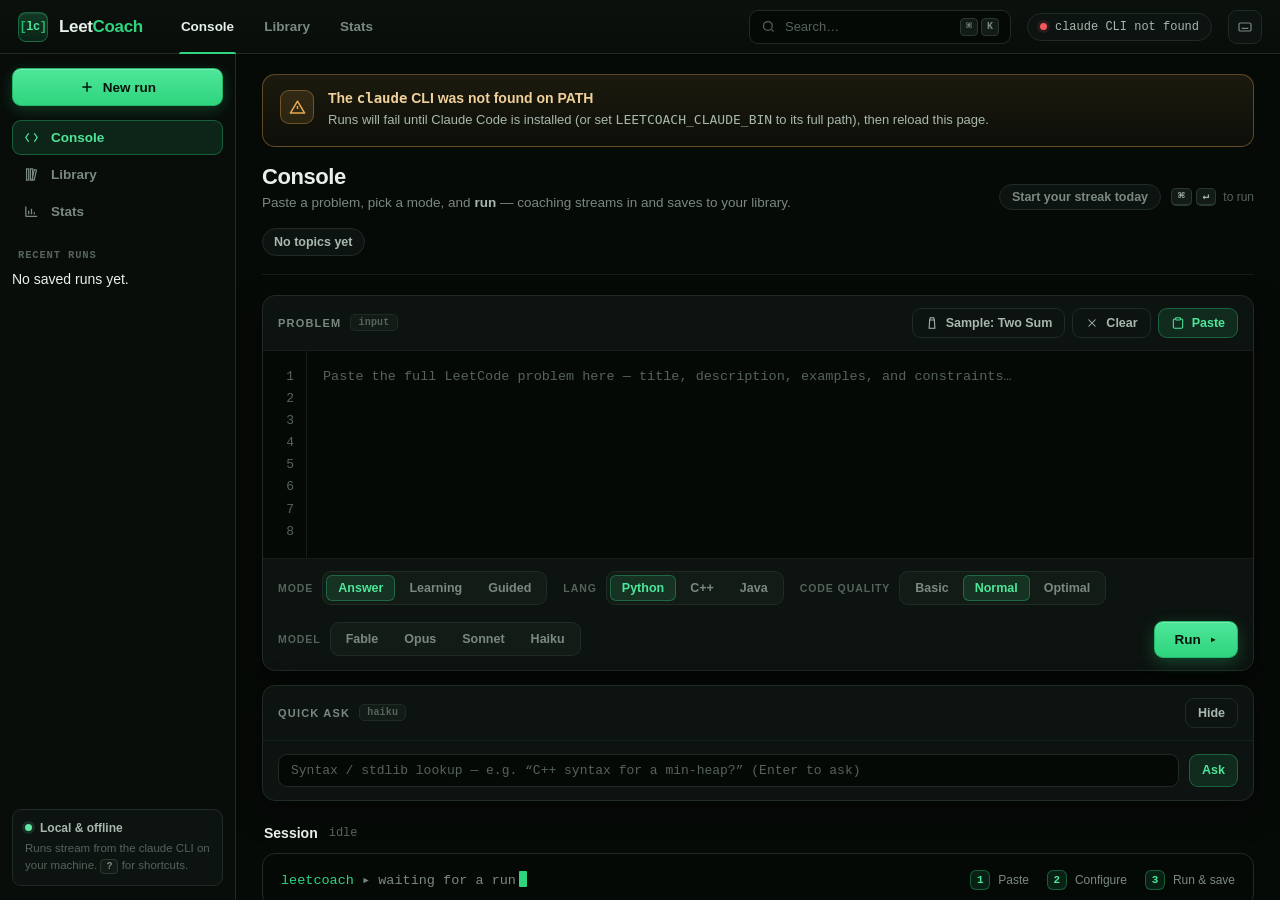
==== commit 5946fee9: "feat(models): track the latest Claude models via aliases; add Fable to the picker" ====
--- a/templates/index.html
+++ b/templates/index.html
@@ -76,7 +76,7 @@
             <div data-banner="signedout" hidden>
               <div class="bt">You&#8217;re signed out of the <code>claude</code> CLI</div>
               <div class="bd">Runs will fail until you sign in. In a terminal, run
-                <code class="cmd">claude auth login</code>, then reload this page.</div>
+                <code class="cmd">claude auth login</code>, then reload this page (the sign-in check refreshes in the background, so it can take a second reload to show).</div>
             </div>
           </div>
         </section>
@@ -140,9 +140,10 @@
               <div class="tgroup" data-seg="model">
                 <span class="tlabel">Model</span>
                 <div class="seg" data-seg="model" role="group" aria-label="Model">
-                  <button class="seg-btn" type="button" data-val="opus">Opus</button>
-                  <button class="seg-btn" type="button" data-val="sonnet">Sonnet</button>
-                  <button class="seg-btn" type="button" data-val="haiku">Haiku</button>
+                  <button class="seg-btn" type="button" data-val="fable" title="__MODEL_LABEL_FABLE__ - most capable; uses more of your plan">Fable</button>
+                  <button class="seg-btn" type="button" data-val="opus" title="__MODEL_LABEL_OPUS__">Opus</button>
+                  <button class="seg-btn" type="button" data-val="sonnet" title="__MODEL_LABEL_SONNET__">Sonnet</button>
+                  <button class="seg-btn" type="button" data-val="haiku" title="__MODEL_LABEL_HAIKU__">Haiku</button>
                 </div>
               </div>
               <div class="tb-spacer"></div>
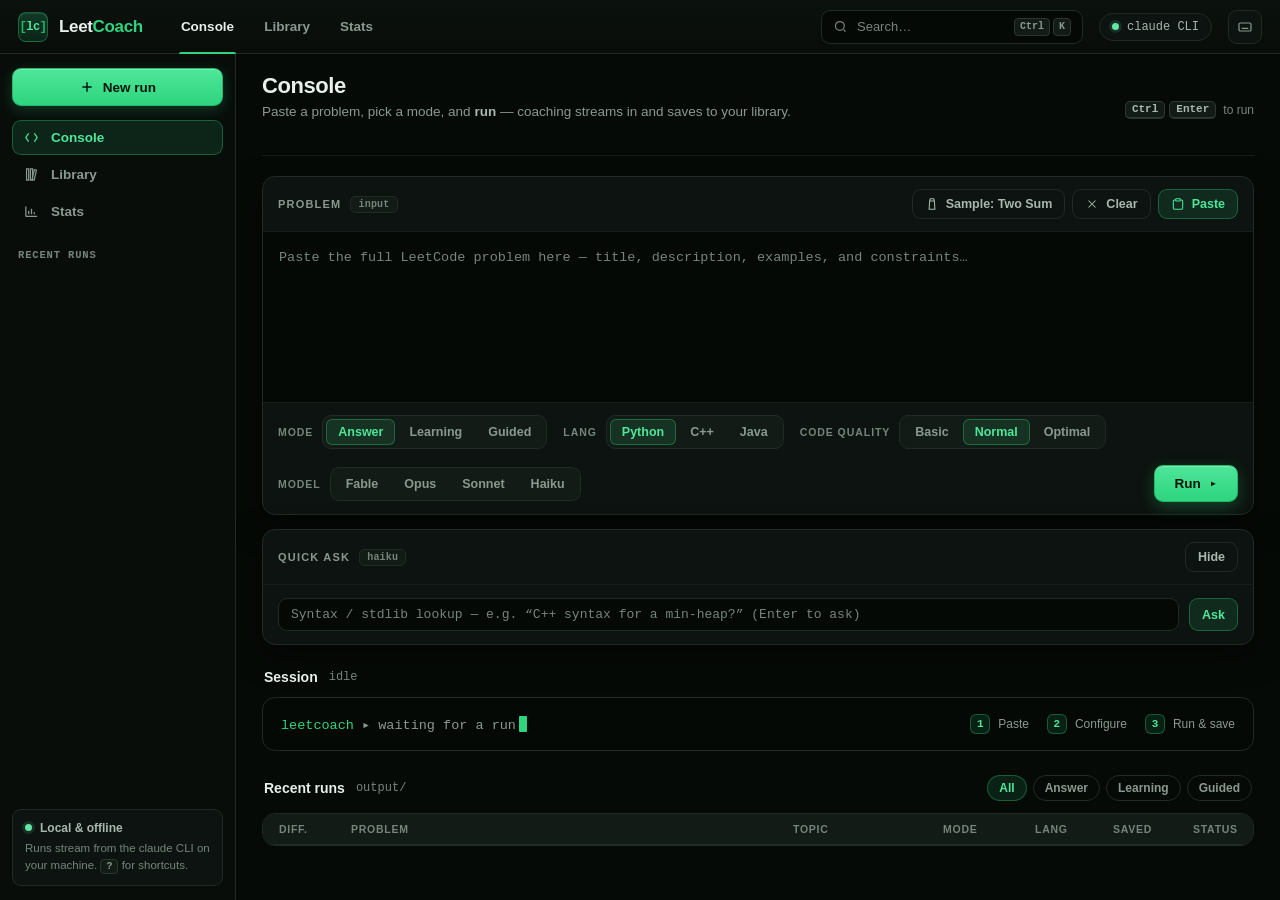
==== commit 95871619: "feat(web): SP5 study-loop UX - run guard, retries, throttled render, a11y and narrow screens - B13 c" ====
--- a/templates/index.html
+++ b/templates/index.html
@@ -9,58 +9,63 @@
   <link rel="stylesheet" href="/static/style.css" />
 </head>
 <body data-claude-available="__CLAUDE_AVAILABLE__" data-claude-logged-in="__CLAUDE_LOGGED_IN__" data-claude-model="__CLAUDE_MODEL__">
-  <div class="app">
+  <div class="app" id="app">
 
     <!-- ===== top bar ===== -->
     <header class="topbar">
+      <button class="iconbtn nav-toggle" id="sidebar-toggle" type="button"
+              aria-controls="sidebar" aria-expanded="false" aria-label="Open the sidebar">
+        <svg viewBox="0 0 24 24" fill="none" stroke="currentColor" stroke-width="2"><path d="M4 7h16M4 12h16M4 17h16"/></svg>
+      </button>
       <div class="brand">
         <div class="mark"><span class="bk">[</span><span class="lc">lc</span><span class="bk">]</span></div>
         <div class="wm">Leet<span class="b">Coach</span></div>
       </div>
       <nav class="nav" aria-label="Primary">
-        <a class="on" data-view="console" role="button" tabindex="0">Console</a>
+        <a class="on" data-view="console" role="button" tabindex="0" aria-current="page">Console</a>
         <a data-view="library" role="button" tabindex="0">Library</a>
         <a data-view="stats" role="button" tabindex="0">Stats</a>
       </nav>
       <div class="tb-spacer"></div>
       <div class="tb-search" id="tb-search" role="button" tabindex="0"
-           title="Search your library (Ctrl/&#8984; + K)" aria-label="Search your library">
+           title="Search your library" aria-label="Search your library" aria-haspopup="dialog">
         <svg viewBox="0 0 24 24" fill="none" stroke="currentColor" stroke-width="2"><circle cx="11" cy="11" r="7"/><path d="m20 20-3-3"/></svg>
         <span class="ph">Search…</span>
-        <span class="k"><kbd>&#8984;</kbd><kbd>K</kbd></span>
+        <span class="k"><kbd data-mod>Ctrl</kbd><kbd>K</kbd></span>
       </div>
       <span class="tb-status" id="claude-status">
         <span class="dot"></span>
         <span class="tb-status-label">claude CLI</span>
       </span>
-      <button class="iconbtn" id="shortcuts-btn" type="button" title="Keyboard shortcuts (?)" aria-label="Keyboard shortcuts">
+      <button class="iconbtn" id="shortcuts-btn" type="button" title="Keyboard shortcuts (?)" aria-label="Keyboard shortcuts" aria-haspopup="dialog">
         <svg viewBox="0 0 24 24" fill="none" stroke="currentColor" stroke-width="1.8"><rect x="3" y="6" width="18" height="12" rx="2"/><path d="M7 10h.01M11 10h.01M15 10h.01M7 14h10"/></svg>
       </button>
     </header>
 
     <div class="main">
 
-      <!-- ===== sidebar ===== -->
-      <aside class="sidebar">
+      <!-- ===== sidebar (a drawer below 900px: #sidebar-toggle) ===== -->
+      <aside class="sidebar" id="sidebar" aria-label="Sidebar">
         <button class="newrun" id="new-run" type="button">
           <svg viewBox="0 0 24 24" fill="none" stroke="currentColor" stroke-width="2.2"><path d="M12 5v14M5 12h14"/></svg>
           New run
         </button>
         <nav class="side-nav" aria-label="Sections">
-          <a class="on" data-view="console" role="button" tabindex="0"><svg viewBox="0 0 24 24" fill="none" stroke="currentColor" stroke-width="1.8"><path d="m8 6-4 6 4 6M16 6l4 6-4 6"/></svg> Console</a>
+          <a class="on" data-view="console" role="button" tabindex="0" aria-current="page"><svg viewBox="0 0 24 24" fill="none" stroke="currentColor" stroke-width="1.8"><path d="m8 6-4 6 4 6M16 6l4 6-4 6"/></svg> Console</a>
           <a data-view="library" role="button" tabindex="0"><svg viewBox="0 0 24 24" fill="none" stroke="currentColor" stroke-width="1.7"><path d="M5 4h3v16H5zM10.5 4h3v16h-3z"/><path d="m16 5 3 .8-3.2 14-3-.8z"/></svg> Library</a>
           <a data-view="stats" role="button" tabindex="0"><svg viewBox="0 0 24 24" fill="none" stroke="currentColor" stroke-width="1.8"><path d="M4 19V5M4 19h16M8 16v-5M12 16V8M16 16v-3"/></svg> Stats</a>
         </nav>
-        <div class="side-lbl">Recent runs</div>
-        <div class="recents" id="recents" aria-label="Recent runs"></div>
+        <div class="side-lbl" id="recents-label">Recent runs</div>
+        <div class="recents" id="recents" role="group" aria-labelledby="recents-label"></div>
         <div class="side-foot">
           <div class="t"><span class="dot"></span> Local &amp; offline</div>
           <div class="d">Runs stream from the claude CLI on your machine. <kbd>?</kbd> for shortcuts.</div>
         </div>
       </aside>
-
-      <!-- ===== content ===== -->
-      <main class="content">
+      <div class="drawer-backdrop" id="drawer-backdrop" hidden></div>
+
+      <!-- ===== content (the scroll container; each view keeps its own position) ===== -->
+      <main class="content" id="content">
 
         <!-- claude CLI availability / sign-in warning (JS reveals from body flags) -->
         <section id="claude-warning" class="banner" hidden>
@@ -76,7 +81,7 @@
             <div data-banner="signedout" hidden>
               <div class="bt">You&#8217;re signed out of the <code>claude</code> CLI</div>
               <div class="bd">Runs will fail until you sign in. In a terminal, run
-                <code class="cmd">claude auth login</code>, then reload this page (the sign-in check refreshes in the background, so it can take a second reload to show).</div>
+                <code>claude auth login</code>, then reload this page (the sign-in check refreshes in the background, so it can take a second reload to show).</div>
             </div>
           </div>
         </section>
@@ -90,17 +95,17 @@
             </div>
             <div class="r">
               <span class="streak-badge" id="streak-badge" hidden></span>
-              <span class="hint"><span class="kbd"><kbd>&#8984;</kbd><kbd>&#8629;</kbd></span> to run</span>
-            </div>
-          </div>
-
-          <!-- topic chip strip (JS fills from the real library) -->
-          <div class="topics" id="topics"></div>
+              <span class="hint"><span class="kbd"><kbd data-mod>Ctrl</kbd><kbd>Enter</kbd></span> to run</span>
+            </div>
+          </div>
+
+          <!-- topic chips (JS fills from the real library; each opens search prefilled) -->
+          <div class="topics" id="topics" role="group" aria-label="Topics in your library"></div>
 
           <!-- composer -->
           <section class="panel">
             <div class="p-head">
-              <span class="p-title">Problem <span class="tag">input</span></span>
+              <label class="p-title" for="problem">Problem <span class="tag">input</span></label>
               <div class="p-tools">
                 <button class="btn ghost" id="sample" type="button"><svg viewBox="0 0 24 24" fill="none" stroke="currentColor" stroke-width="1.8"><path d="M9 3h6l1 4H8zM8 7h8l1 14H7z"/></svg> Sample: Two Sum</button>
                 <button class="btn ghost" id="clear" type="button"><svg viewBox="0 0 24 24" fill="none" stroke="currentColor" stroke-width="1.8"><path d="M6 6l12 12M18 6 6 18"/></svg> Clear</button>
@@ -108,42 +113,42 @@
               </div>
             </div>
             <div class="editor" id="editor">
-              <div class="gutter" aria-hidden="true"><span>1</span><span>2</span><span>3</span><span>4</span><span>5</span><span>6</span><span>7</span><span>8</span></div>
-              <textarea id="problem" class="problem" spellcheck="false"
+              <textarea id="problem" class="problem" spellcheck="false" aria-describedby="problem-help"
                 placeholder="Paste the full LeetCode problem here — title, description, examples, and constraints…"></textarea>
+              <span class="sr-only" id="problem-help">Your draft is kept in this browser until you clear it.</span>
             </div>
             <div class="toolbar">
               <div class="tgroup" data-seg="mode">
-                <span class="tlabel">Mode</span>
-                <div class="seg" data-seg="mode" role="group" aria-label="Mode">
-                  <button class="seg-btn on" type="button" data-val="answer">Answer</button>
-                  <button class="seg-btn" type="button" data-val="learning">Learning</button>
-                  <button class="seg-btn" type="button" data-val="guided">Guided</button>
+                <span class="tlabel" id="lbl-mode">Mode</span>
+                <div class="seg" data-seg="mode" role="group" aria-labelledby="lbl-mode">
+                  <button class="seg-btn on" type="button" data-val="answer" aria-pressed="true">Answer</button>
+                  <button class="seg-btn" type="button" data-val="learning" aria-pressed="false">Learning</button>
+                  <button class="seg-btn" type="button" data-val="guided" aria-pressed="false">Guided</button>
                 </div>
               </div>
               <div class="tgroup" data-seg="lang">
-                <span class="tlabel">Lang</span>
-                <div class="seg" data-seg="lang" role="group" aria-label="Language">
-                  <button class="seg-btn on" type="button" data-val="python">Python</button>
-                  <button class="seg-btn" type="button" data-val="cpp">C++</button>
-                  <button class="seg-btn" type="button" data-val="java">Java</button>
+                <span class="tlabel" id="lbl-lang">Lang</span>
+                <div class="seg" data-seg="lang" role="group" aria-labelledby="lbl-lang">
+                  <button class="seg-btn on" type="button" data-val="python" aria-pressed="true">Python</button>
+                  <button class="seg-btn" type="button" data-val="cpp" aria-pressed="false">C++</button>
+                  <button class="seg-btn" type="button" data-val="java" aria-pressed="false">Java</button>
                 </div>
               </div>
               <div class="tgroup" data-seg="tier">
-                <span class="tlabel">Code Quality</span>
-                <div class="seg" data-seg="tier" role="group" aria-label="Code Quality">
-                  <button class="seg-btn" type="button" data-val="basic">Basic</button>
-                  <button class="seg-btn on" type="button" data-val="normal">Normal</button>
-                  <button class="seg-btn" type="button" data-val="optimal">Optimal</button>
+                <span class="tlabel" id="lbl-tier">Code Quality</span>
+                <div class="seg" data-seg="tier" role="group" aria-labelledby="lbl-tier">
+                  <button class="seg-btn" type="button" data-val="basic" aria-pressed="false">Basic</button>
+                  <button class="seg-btn on" type="button" data-val="normal" aria-pressed="true">Normal</button>
+                  <button class="seg-btn" type="button" data-val="optimal" aria-pressed="false">Optimal</button>
                 </div>
               </div>
               <div class="tgroup" data-seg="model">
-                <span class="tlabel">Model</span>
-                <div class="seg" data-seg="model" role="group" aria-label="Model">
-                  <button class="seg-btn" type="button" data-val="fable" title="__MODEL_LABEL_FABLE__ - most capable; uses more of your plan">Fable</button>
-                  <button class="seg-btn" type="button" data-val="opus" title="__MODEL_LABEL_OPUS__">Opus</button>
-                  <button class="seg-btn" type="button" data-val="sonnet" title="__MODEL_LABEL_SONNET__">Sonnet</button>
-                  <button class="seg-btn" type="button" data-val="haiku" title="__MODEL_LABEL_HAIKU__">Haiku</button>
+                <span class="tlabel" id="lbl-model">Model</span>
+                <div class="seg" data-seg="model" role="group" aria-labelledby="lbl-model">
+                  <button class="seg-btn" type="button" data-val="fable" aria-pressed="false" title="__MODEL_LABEL_FABLE__ - most capable; uses more of your plan">Fable</button>
+                  <button class="seg-btn" type="button" data-val="opus" aria-pressed="false" title="__MODEL_LABEL_OPUS__">Opus</button>
+                  <button class="seg-btn" type="button" data-val="sonnet" aria-pressed="false" title="__MODEL_LABEL_SONNET__">Sonnet</button>
+                  <button class="seg-btn" type="button" data-val="haiku" aria-pressed="false" title="__MODEL_LABEL_HAIKU__">Haiku</button>
                 </div>
               </div>
               <div class="tb-spacer"></div>
@@ -151,19 +156,21 @@
             </div>
           </section>
 
-          <!-- quick ask (Haiku one-shot; independent of the run stream) -->
+          <!-- quick ask (one-shot; independent of the run stream) -->
           <section class="panel qa" id="quickask">
             <div class="p-head">
-              <span class="p-title">Quick Ask <span class="tag">haiku</span></span>
-              <button class="btn ghost" id="qa-toggle" type="button" aria-expanded="true">Hide</button>
+              <label class="p-title" for="qa-input">Quick Ask <span class="tag">haiku</span></label>
+              <button class="btn ghost" id="qa-toggle" type="button" aria-expanded="true" aria-controls="qa-body">Hide</button>
             </div>
             <div id="qa-body">
               <div class="qa-row">
                 <input id="qa-input" type="text" maxlength="500" spellcheck="false"
+                       aria-label="Quick Ask question"
                        placeholder="Syntax / stdlib lookup — e.g. &#8220;C++ syntax for a min-heap?&#8221; (Enter to ask)">
                 <button class="btn green" id="qa-ask" type="button">Ask</button>
               </div>
-              <div class="qa-answer md" id="qa-answer" hidden></div>
+              <div class="qa-status" id="qa-status" hidden></div>
+              <div class="qa-answer md" id="qa-answer" aria-live="polite" hidden></div>
             </div>
           </section>
 
@@ -185,41 +192,41 @@
 
             <!-- run header (sibling ABOVE #output; JS writes label/chips/timer, toggles state class) -->
             <div class="runhead" hidden>
-              <span class="rh-state"><span class="pulse"></span> <span class="rh-label">Running</span></span>
+              <span class="rh-state"><span class="pulse"></span> <span class="rh-label" id="rh-label">Running</span></span>
               <div class="rh-chips"></div>
               <span class="spacer"></span>
-              <span class="timer"></span>
-              <button id="stop" class="btn-stop" type="button" hidden disabled><span class="sq"></span> Stop</button>
-            </div>
-
-            <!-- streamed output node (its innerHTML is replaced every frame; keep chrome OUTSIDE it) -->
+              <span class="timer" aria-label="Elapsed time"></span>
+              <button id="stop" class="btn-stop" type="button" hidden disabled><span class="sq"></span> <span class="stop-lbl">Stop</span></button>
+            </div>
+
+            <!-- streamed output node (its innerHTML is replaced per throttled frame; keep chrome OUTSIDE it) -->
             <div class="outwrap" hidden>
               <div class="obody">
-                <article id="output" class="output md" aria-live="polite"></article>
-              </div>
-            </div>
-
-            <!-- streaming caret (sibling BELOW #output) -->
+                <article id="output" class="output md" aria-labelledby="rh-label" aria-busy="false"></article>
+              </div>
+            </div>
+
+            <!-- streaming caret + phase note (sibling BELOW #output) -->
             <div class="stream-foot" hidden><span class="caret"></span> <span class="stream-note">streaming…</span></div>
 
             <!-- terminal states (JS fills + reveals) -->
             <div class="summary" hidden></div>
-            <div class="errbox" hidden></div>
+            <div class="errbox" role="alert" hidden></div>
             <div class="stopmark" hidden></div>
           </div>
 
           <!-- recent runs table (JS appends .trow rows into #recent-table) -->
           <div class="section-h">
-            <div class="l"><h2>Recent runs</h2><span class="n" data-recent-count>output/</span></div>
-            <div class="filterpills" data-filter-group="recent">
-              <button class="fp on" type="button" data-recent-filter="all">All</button>
-              <button class="fp" type="button" data-recent-filter="answer">Answer</button>
-              <button class="fp" type="button" data-recent-filter="learning">Learning</button>
-              <button class="fp" type="button" data-recent-filter="guided">Guided</button>
-            </div>
-          </div>
-          <div id="recent-table" class="table">
-            <div class="thead"><span>Diff.</span><span>Problem</span><span>Topic</span><span>Mode</span><span>Lang</span><span>Saved</span><span></span></div>
+            <div class="l"><h2 id="recent-h">Recent runs</h2><span class="n" data-recent-count>output/</span></div>
+            <div class="filterpills" data-filter-group="recent" role="group" aria-label="Filter recent runs by mode">
+              <button class="fp on" type="button" data-recent-filter="all" aria-pressed="true">All</button>
+              <button class="fp" type="button" data-recent-filter="answer" aria-pressed="false">Answer</button>
+              <button class="fp" type="button" data-recent-filter="learning" aria-pressed="false">Learning</button>
+              <button class="fp" type="button" data-recent-filter="guided" aria-pressed="false">Guided</button>
+            </div>
+          </div>
+          <div id="recent-table" class="table" role="group" aria-labelledby="recent-h">
+            <div class="thead" aria-hidden="true"><span>Diff.</span><span>Problem</span><span>Topic</span><span>Mode</span><span>Lang</span><span>Saved</span><span>Status</span></div>
           </div>
         </section>
 
@@ -231,10 +238,10 @@
               <div class="sub">Saved runs in <b>output/</b> — grouped by problem type.</div>
             </div>
             <div class="r">
-              <div class="filterpills" data-filter-group="library">
-                <button class="fp on" type="button" data-lib-filter="all">All</button>
-                <button class="fp" type="button" data-lib-filter="md">Markdown</button>
-                <button class="fp" type="button" data-lib-filter="code">Code</button>
+              <div class="filterpills" data-filter-group="library" role="group" aria-label="Filter library files">
+                <button class="fp on" type="button" data-lib-filter="all" aria-pressed="true">All</button>
+                <button class="fp" type="button" data-lib-filter="md" aria-pressed="false">Markdown</button>
+                <button class="fp" type="button" data-lib-filter="code" aria-pressed="false">Code</button>
               </div>
             </div>
           </div>
@@ -243,7 +250,7 @@
             <div id="library-viewer" class="lib-view" hidden>
               <div class="vw-head">
                 <code id="library-viewer-path"></code>
-                <button id="library-viewer-delete" class="mini danger" type="button">Delete</button>
+                <button id="library-viewer-delete" class="mini danger" type="button" aria-haspopup="dialog">Delete run</button>
                 <button id="library-viewer-close" class="mini" type="button">Close</button>
               </div>
               <div id="library-viewer-body" class="md pad"></div>
@@ -263,7 +270,7 @@
             </div>
           </div>
 
-          <!-- empty state (JS toggles vs #stats-body) -->
+          <!-- empty state (JS toggles vs #stats-body once the library has loaded) -->
           <div class="stats-empty" id="stats-empty" hidden>
             <div class="se-flame">&#128293;</div>
             <div class="se-t">No runs yet</div>
@@ -272,7 +279,7 @@
           </div>
 
           <!-- populated stats -->
-          <div id="stats-body">
+          <div id="stats-body" hidden>
             <div class="stat-tiles">
               <div class="stat-tile">
                 <div class="st-top"><span class="st-ic">&#128293;</span><span class="st-lbl">Current streak</span></div>
@@ -299,7 +306,7 @@
             <section class="panel stats-panel">
               <div class="p-head">
                 <span class="p-title">Activity <span class="tag">last 17 weeks</span></span>
-                <div class="hm-legend">
+                <div class="hm-legend" aria-hidden="true">
                   <span>Less</span>
                   <span class="hm-cell hm-0"></span>
                   <span class="hm-cell hm-1"></span>
@@ -338,6 +345,13 @@
     </div>
   </div>
 
+  <!-- D11: shown while streaming when the reader has scrolled away from the live edge -->
+  <button class="jump-pill" id="jump-latest" type="button" hidden>Jump to latest <span aria-hidden="true">&#8595;</span></button>
+
+  <!-- status messages: run progress for screen readers (C9) + visible toasts (C10) -->
+  <div class="sr-only" id="run-status" role="status" aria-live="polite"></div>
+  <div class="toast" id="toast" role="status" aria-live="polite" hidden></div>
+
   <!-- ===== keyboard shortcuts help modal (C1) ===== -->
   <div class="overlay" id="shortcuts-modal" hidden>
     <div class="modal" role="dialog" aria-modal="true" aria-labelledby="shortcuts-title">
@@ -349,25 +363,39 @@
       </div>
       <div class="modal-body">
         <div class="sc-row">
-          <span class="sc-desc">Run the current problem</span>
-          <span class="sc-keys"><kbd>Ctrl</kbd><span class="sc-or">/</span><kbd>&#8984;</kbd><kbd>Enter</kbd></span>
+          <span class="sc-desc">Run the current problem (from any view)</span>
+          <span class="sc-keys"><kbd data-mod>Ctrl</kbd><kbd>Enter</kbd></span>
         </div>
         <div class="sc-row">
           <span class="sc-desc">Search your library</span>
-          <span class="sc-keys"><kbd>Ctrl</kbd><span class="sc-or">/</span><kbd>&#8984;</kbd><kbd>K</kbd></span>
+          <span class="sc-keys"><kbd data-mod>Ctrl</kbd><kbd>K</kbd></span>
         </div>
         <div class="sc-row">
           <span class="sc-desc">Show this shortcuts dialog</span>
           <span class="sc-keys"><kbd>?</kbd></span>
         </div>
         <div class="sc-row">
-          <span class="sc-desc">Ask in Quick Ask</span>
+          <span class="sc-desc">Ask in Quick Ask (Esc cancels)</span>
           <span class="sc-keys"><kbd>Enter</kbd></span>
         </div>
         <div class="sc-row">
-          <span class="sc-desc">Close a dialog or search</span>
+          <span class="sc-desc">Close a dialog, search or the sidebar</span>
           <span class="sc-keys"><kbd>Esc</kbd></span>
         </div>
+      </div>
+    </div>
+  </div>
+
+  <!-- ===== confirm dialog (Delete run) ===== -->
+  <div class="overlay" id="confirm-modal" hidden>
+    <div class="modal" role="alertdialog" aria-modal="true" aria-labelledby="confirm-title" aria-describedby="confirm-body">
+      <div class="modal-head">
+        <h2 class="modal-title" id="confirm-title">Delete this run?</h2>
+      </div>
+      <div class="modal-body" id="confirm-body"></div>
+      <div class="modal-foot">
+        <button class="btn" id="confirm-cancel" type="button">Cancel</button>
+        <button class="btn danger" id="confirm-ok" type="button">Delete</button>
       </div>
     </div>
   </div>
@@ -392,6 +420,7 @@
   <script src="/static/vendor/hljs-python.min.js"></script>
   <script src="/static/vendor/hljs-cpp.min.js"></script>
   <script src="/static/vendor/hljs-java.min.js"></script>
+  <script src="/static/lib/core.js"></script>
   <script src="/static/app.js"></script>
 </body>
 </html>
--- a/static/style.css
+++ b/static/style.css
@@ -2,7 +2,7 @@
   --bg:#060a07; --bg-elev:#080d0a;
   --s1:#0d1310; --s2:#131b16; --s3:#1b241e; --inset:#050906;
   --border:#1f2b23; --border-2:#2b3830; --border-soft:#151f18;
-  --tx:#e7f0ea; --tx2:#a8b8ae; --tx3:#7a897f; --tx4:#55635a;
+  --tx:#e7f0ea; --tx2:#a8b8ae; --tx3:#8a998f; --tx4:#76857b;
   --grn:#2ed47e; --grn-2:#4ee699; --grn-3:#23b869;
   --grn-weak:rgba(46,212,126,.12); --grn-line:rgba(46,212,126,.34);
   --mint:#63e6a4; --mint-weak:rgba(99,230,164,.13); --mint-line:rgba(99,230,164,.34);
@@ -11,15 +11,15 @@
   --cyan:#33cfe0; --cyan-weak:rgba(51,207,224,.14); --cyan-line:rgba(51,207,224,.4);
   /* difficulty (LeetCode analog) */
   --easy:#37d9a0; --med:#e6a94e; --hard:#f2585e;
-  --r1:6px; --r2:9px; --r3:13px; --r4:16px;
-  --e1:0 1px 2px rgba(0,0,0,.4); --e2:0 10px 30px rgba(0,0,0,.5);
+  --r2:9px; --r3:13px;
+  --e2:0 10px 30px rgba(0,0,0,.5);
   --e3:0 30px 80px rgba(0,0,0,.62);
   --ring:0 0 0 3px rgba(46,212,126,.3);
-  --d1:120ms; --d2:160ms; --d3:220ms;
-  --ease:cubic-bezier(.2,.6,.2,1); --ease-emph:cubic-bezier(.2,.8,.2,1);
+  --d1:120ms; --d2:160ms;
+  --ease:cubic-bezier(.2,.6,.2,1);
   --sans:-apple-system,BlinkMacSystemFont,"Segoe UI",Roboto,Helvetica,Arial,sans-serif;
   --mono:ui-monospace,"SF Mono","Cascadia Code","Segoe UI Mono",Menlo,Consolas,"Liberation Mono",monospace;
-  --topbar:54px; --sidebar:236px; --rail:296px;
+  --topbar:54px; --sidebar:236px;
 }
 *{box-sizing:border-box}
 html,body{margin:0;height:100%}
@@ -33,7 +33,6 @@
 ::-webkit-scrollbar-thumb{background:var(--s3);border-radius:6px;border:2px solid var(--bg)}
 ::-webkit-scrollbar-thumb:hover{background:var(--border-2)}
 [hidden]{display:none !important}
-.inert{opacity:.45;cursor:default;pointer-events:none}
 
 .app{display:grid;grid-template-rows:var(--topbar) 1fr;height:100vh}
 .main{display:grid;grid-template-columns:var(--sidebar) 1fr;min-height:0}
@@ -61,6 +60,7 @@
 .tb-status{display:inline-flex;align-items:center;gap:8px;font:12px var(--mono);color:var(--tx2);padding:6px 12px;border:1px solid var(--border);border-radius:999px;background:var(--s1);white-space:nowrap}
 .dot{width:7px;height:7px;border-radius:50%;background:var(--mint);box-shadow:0 0 0 3px var(--mint-weak)}
 .dot.red{background:var(--red);box-shadow:0 0 0 3px var(--red-weak)}
+.dot.amber{background:var(--amber);box-shadow:0 0 0 3px var(--amber-weak)}
 .iconbtn{width:34px;height:34px;display:grid;place-items:center;border-radius:var(--r2);border:1px solid var(--border);background:var(--s1);color:var(--tx3);cursor:pointer;transition:color var(--d2) var(--ease),border-color var(--d2),background var(--d2)}
 .iconbtn:hover{color:var(--tx);border-color:var(--border-2);background:var(--s3)}
 .iconbtn svg{width:16px;height:16px}
@@ -75,10 +75,8 @@
 .side-nav a:hover{color:var(--tx2);background:var(--s1)}
 .side-nav a.on{color:var(--grn-2);background:var(--grn-weak);box-shadow:inset 0 0 0 1px var(--grn-line)}
 .side-lbl{display:flex;align-items:center;justify-content:space-between;padding:0 6px;margin:20px 0 8px;font:600 10.5px var(--mono);letter-spacing:.08em;text-transform:uppercase;color:var(--tx4)}
-.side-lbl a{font:600 11px var(--mono);color:var(--tx4)}
-.side-lbl a:hover{color:var(--grn)}
 .recents{flex:1;overflow-y:auto;overflow-x:hidden;margin:0 -4px;padding:0 4px;display:flex;flex-direction:column;gap:1px}
-.rec{display:flex;align-items:center;gap:10px;padding:8px 8px;border-radius:8px;cursor:pointer;border:1px solid transparent;transition:background var(--d2) var(--ease),border-color var(--d2)}
+.rec{display:flex;align-items:center;gap:10px;width:100%;text-align:left;font:inherit;color:inherit;background:transparent;padding:8px 8px;border-radius:8px;cursor:pointer;border:1px solid transparent;transition:background var(--d2) var(--ease),border-color var(--d2)}
 .rec:hover{background:var(--s1);border-color:var(--border-soft)}
 .rec .dd{width:7px;height:7px;border-radius:50%;flex:0 0 auto}
 .rec .rt{flex:1;min-width:0}
@@ -87,8 +85,6 @@
 .rec .rn .b{white-space:nowrap;flex:0 0 auto}
 .rec:hover .rn{color:var(--tx)}
 .rec .rm{font:11px var(--mono);color:var(--tx4);margin-top:1px}
-.rec.live{background:var(--cyan-weak);border-color:var(--cyan-line)}
-.rec.live .rn{color:var(--tx)}
 .side-foot{margin-top:12px;padding:11px 12px;border:1px solid var(--border);border-radius:var(--r2);background:var(--s1)}
 .side-foot .t{display:flex;align-items:center;gap:8px;font:600 12px var(--sans);color:var(--tx2)}
 .side-foot .d{margin-top:5px;font:11.5px/1.5 var(--sans);color:var(--tx4)}
@@ -101,7 +97,7 @@
 .ctx .sub b{color:var(--tx2);font-weight:600}
 .ctx .r{display:flex;align-items:center;gap:10px}
 .topics{display:flex;align-items:center;gap:8px;flex-wrap:wrap;margin-bottom:20px;padding-bottom:18px;border-bottom:1px solid var(--border-soft)}
-.topic{display:inline-flex;align-items:center;gap:7px;font:600 12.5px var(--sans);color:var(--tx2);padding:6px 11px;background:var(--s1);border:1px solid var(--border);border-radius:999px;cursor:pointer;transition:border-color var(--d2) var(--ease),color var(--d2),background var(--d2)}
+.topic{font-family:inherit;display:inline-flex;align-items:center;gap:7px;font:600 12.5px var(--sans);color:var(--tx2);padding:6px 11px;background:var(--s1);border:1px solid var(--border);border-radius:999px;cursor:pointer;transition:border-color var(--d2) var(--ease),color var(--d2),background var(--d2)}
 .topic:hover{border-color:var(--grn-line);color:var(--tx);background:var(--grn-weak)}
 .topic .c{font:600 11px var(--mono);color:var(--tx4)}
 .topic:hover .c{color:var(--grn-2)}
@@ -131,8 +127,6 @@
 kbd{font:600 11px var(--mono);color:var(--tx2);background:var(--s2);border:1px solid var(--border-2);border-bottom-width:2px;border-radius:5px;padding:2px 6px;line-height:1}
 .hint{display:inline-flex;align-items:center;gap:7px;color:var(--tx4);font-size:12px}
 .editor{position:relative;display:flex;background:var(--inset)}
-.gutter{flex:0 0 auto;width:44px;padding:15px 0;text-align:right;user-select:none;border-right:1px solid var(--border-soft);color:var(--tx4);font:13px/1.7 var(--mono)}
-.gutter span{display:block;padding-right:12px}
 .problem{flex:1;min-height:170px;resize:none;width:100%;background:transparent;border:0;padding:15px 16px;color:var(--tx);font:13.5px/1.7 var(--mono);outline:none}
 .problem::placeholder{color:var(--tx4)}
 .editor:focus-within{box-shadow:inset 0 0 0 1px var(--grn-line)}
@@ -165,30 +159,30 @@
 .console-idle .st{display:flex;align-items:center;gap:8px;font:12px var(--sans);color:var(--tx3)}
 .console-idle .st .k{width:20px;height:20px;border-radius:6px;display:grid;place-items:center;font:700 11px var(--mono);color:var(--grn-2);background:var(--grn-weak);border:1px solid var(--grn-line)}
 .table{border:1px solid var(--border);border-radius:var(--r3);overflow:hidden;background:var(--s1)}
-.thead{display:grid;grid-template-columns:62px 1fr 140px 82px 68px 70px 30px;gap:10px;padding:9px 16px;background:var(--s2);border-bottom:1px solid var(--border);font:600 10.5px var(--sans);letter-spacing:.07em;text-transform:uppercase;color:var(--tx4)}
-.trow{display:grid;grid-template-columns:62px 1fr 140px 82px 68px 70px 30px;gap:10px;align-items:center;padding:11px 16px;border-bottom:1px solid var(--border-soft);cursor:pointer;transition:background var(--d2) var(--ease)}
+.thead{display:grid;grid-template-columns:62px 1fr 140px 82px 68px 70px 44px;gap:10px;padding:9px 16px;background:var(--s2);border-bottom:1px solid var(--border);font:600 10.5px var(--sans);letter-spacing:.07em;text-transform:uppercase;color:var(--tx4)}
+.trow{display:grid;grid-template-columns:62px 1fr 140px 82px 68px 70px 44px;gap:10px;align-items:center;padding:11px 16px;border-bottom:1px solid var(--border-soft);cursor:pointer;transition:background var(--d2) var(--ease)}
 .trow:last-child{border-bottom:0}
 .trow:hover{background:var(--s2)}
 .diff{display:inline-flex;align-items:center;gap:7px;font:600 12.5px var(--sans)}
 .diff .d{width:7px;height:7px;border-radius:50%}
 .diff.easy{color:var(--easy)} .diff.easy .d{background:var(--easy)}
 .diff.med{color:var(--med)} .diff.med .d{background:var(--med)}
-.diff.hard{color:var(--red)} .diff.hard .d{background:var(--red)}
+.diff.hard{color:var(--hard)} .diff.hard .d{background:var(--hard)}
 .pcell{min-width:0}
 .pcell .pn{font:600 13.5px var(--sans);color:var(--tx);white-space:nowrap;overflow:hidden;text-overflow:ellipsis}
 .pcell .pm{font:11px var(--mono);color:var(--tx4);margin-top:2px}
 .chip{display:inline-flex;align-items:center;gap:6px;font:600 12px var(--sans);color:var(--tx2);background:var(--s2);border:1px solid var(--border);border-radius:999px;padding:4px 10px;white-space:nowrap}
 .chip.mono{font-family:var(--mono);font-size:11px}
 .chip.mint{color:var(--mint);background:var(--mint-weak);border-color:var(--mint-line)}
-.chip.cyan{color:var(--cyan);background:var(--cyan-weak);border-color:var(--cyan-line)}
 .chip.grn{color:var(--grn-2);background:var(--grn-weak);border-color:var(--grn-line)}
+.chip.amber{color:var(--amber);background:var(--amber-weak);border-color:var(--amber-line);white-space:normal}
 .tb{display:inline-grid;place-items:center;width:30px;height:19px;border-radius:5px;font:700 9.5px var(--mono);text-transform:uppercase;border:1px solid}
 .tb.py{color:var(--mint);background:var(--mint-weak);border-color:var(--mint-line)}
 .tb.cpp{color:#c39bff;background:rgba(163,131,255,.13);border-color:rgba(163,131,255,.34)}
 .tb.java{color:var(--amber);background:var(--amber-weak);border-color:var(--amber-line)}
 .tb.md{color:#8fe0b4;background:var(--grn-weak);border-color:var(--grn-line)}
 .tcell{font:12.5px var(--mono);color:var(--tx3)}
-.tstatus{display:grid;place-items:center;color:var(--mint)}
+.tstatus{display:grid;place-items:center;font:700 14px var(--mono);color:var(--tx4)}
 .tstatus svg{width:16px;height:16px}
 
 .runhead{display:flex;align-items:center;gap:12px;padding:12px 16px;border:1px solid var(--border);border-radius:var(--r3);background:var(--s1);flex-wrap:wrap;box-shadow:var(--e2)}
@@ -289,7 +283,6 @@
 .vw-head code{display:block;margin-top:8px;overflow:hidden;text-overflow:ellipsis;white-space:nowrap;font:11.5px var(--mono);color:var(--tx3)}
 .md.pad{padding:18px 22px 28px}
 
-@media (max-width:900px){.main{grid-template-columns:1fr}.sidebar{display:none}}
 @media (prefers-reduced-motion:reduce){*{animation-duration:.001ms !important;animation-iteration-count:1 !important;transition-duration:.001ms !important}.console-idle .prompt .c{opacity:1 !important}}
 
 /* ---- quick ask (Cycle 5) ---- */
@@ -378,7 +371,6 @@
 .sc-row:last-child{border-bottom:0}
 .sc-desc{font:13.5px var(--sans);color:var(--tx2)}
 .sc-keys{display:inline-flex;align-items:center;gap:4px;flex:0 0 auto}
-.sc-or{color:var(--tx4);font:600 11px var(--mono);padding:0 1px}
 
 /* search palette */
 .palette{width:100%;max-width:560px;display:flex;flex-direction:column;max-height:70vh;background:var(--s1);border:1px solid var(--border-2);border-radius:var(--r3);box-shadow:var(--e3);overflow:hidden}
@@ -394,4 +386,78 @@
 .pal-main{flex:1;min-width:0}
 .pal-title{font:600 13.5px var(--sans);color:var(--tx);white-space:nowrap;overflow:hidden;text-overflow:ellipsis}
 .pal-hint{margin-top:2px;font:11px var(--mono);color:var(--tx4);white-space:nowrap;overflow:hidden;text-overflow:ellipsis}
-.pal-none{padding:16px 12px;text-align:center;font:12.5px var(--mono);color:var(--tx4)}+.pal-none{padding:16px 12px;text-align:center;font:12.5px var(--mono);color:var(--tx4)}
+/* ---- SP5: status, verdicts, toasts, jump pill, confirm dialog ---- */
+.sr-only{position:absolute !important;width:1px;height:1px;padding:0;margin:-1px;overflow:hidden;clip:rect(0,0,0,0);white-space:nowrap;border:0}
+:focus-visible{outline:2px solid var(--grn);outline-offset:2px}
+.rec:focus-visible,.trow:focus-visible,.topic:focus-visible,.filerow:focus-visible,.fp:focus-visible,.mini:focus-visible,.iconbtn:focus-visible,.nav a:focus-visible,.side-nav a:focus-visible,.newrun:focus-visible,.btn-stop:focus-visible{outline:none;box-shadow:var(--ring)}
+.trow.empty{cursor:default}
+.trow.empty:hover{background:transparent}
+
+/* verdict colours (B18): pass / fail+error / not verified / none */
+.v-pass{color:var(--mint)} .v-fail{color:var(--red)} .v-warn{color:var(--amber)} .v-none{color:var(--tx4)}
+.rec .dd.v-pass{background:var(--mint)}
+.rec .dd.v-fail{background:var(--red)}
+.rec .dd.v-warn{background:var(--amber)}
+.rec .dd.v-none{background:var(--tx4)}
+.tstatus.v-pass{color:var(--mint)} .tstatus.v-fail{color:var(--red)} .tstatus.v-warn{color:var(--amber)}
+.fverdict{flex:0 0 auto;font:700 12px var(--mono)}
+.chip.red{color:#ffb4b6;background:var(--red-weak);border-color:var(--red-line);white-space:normal}
+.chip.model{font-family:var(--mono);font-size:11px;color:var(--tx)}
+.chip.model.pending{color:var(--tx3);border-style:dashed}
+
+/* summary next steps (D7) */
+.sum-actions{display:flex;flex-wrap:wrap;gap:8px;padding-top:4px}
+
+/* buttons */
+.btn.danger{color:#ffd9da;background:var(--red-weak);border-color:var(--red-line)}
+.btn.danger:hover{background:rgba(242,88,94,.22);border-color:var(--red);color:#fff}
+.btn-stop[disabled]{opacity:.6;cursor:default}
+
+/* Quick Ask status (B20) */
+.qa-status{margin:0 15px 12px;font:12px var(--mono);color:var(--tx3)}
+
+/* confirm dialog (B19) */
+.modal-foot{display:flex;justify-content:flex-end;gap:8px;padding:12px 16px;border-top:1px solid var(--border-soft)}
+.confirm-list{margin:8px 0;padding-left:18px;font:12px/1.6 var(--mono);color:var(--tx2);word-break:break-all}
+.confirm-note{margin:6px 0 0;font:13px var(--sans);color:var(--tx3)}
+
+/* toast (C10 visible failures) */
+.toast{position:fixed;left:50%;bottom:24px;transform:translateX(-50%);z-index:60;max-width:min(560px,calc(100vw - 32px));padding:10px 16px;border-radius:var(--r2);background:var(--s2);border:1px solid var(--border-2);box-shadow:var(--e3);font:13px/1.5 var(--sans);color:var(--tx);cursor:pointer}
+.toast.error{border-color:var(--red-line);background:#2a1214;color:#ffd9da}
+
+/* D11: jump back to the live edge */
+.jump-pill{position:fixed;right:28px;bottom:28px;z-index:40;display:inline-flex;align-items:center;gap:6px;cursor:pointer;font:600 12.5px var(--sans);color:#04140b;background:linear-gradient(180deg,var(--grn-2),var(--grn));border:1px solid var(--grn-3);border-radius:999px;padding:8px 14px;box-shadow:var(--e2)}
+.jump-pill:focus-visible{outline:none;box-shadow:var(--ring),var(--e2)}
+
+/* ---- C11: narrow screens ---- */
+.nav-toggle{display:none}
+.drawer-backdrop{display:none}
+@media (max-width:900px){
+  .main{grid-template-columns:1fr}
+  .nav-toggle{display:grid}
+  .topbar{flex-wrap:wrap;gap:8px 12px;padding:8px 12px;height:auto}
+  .app{grid-template-rows:auto 1fr}
+  .nav{height:34px}
+  .tb-search{flex:1 1 180px}
+  .sidebar{position:fixed;top:0;bottom:0;left:0;z-index:45;width:min(280px,86vw);transform:translateX(-100%);visibility:hidden;transition:transform var(--d2) var(--ease),visibility 0s linear var(--d2);box-shadow:var(--e3)}
+  .app.drawer-open .sidebar{transform:none;visibility:visible;transition:transform var(--d2) var(--ease)}
+  .app.drawer-open .drawer-backdrop{display:block;position:fixed;inset:0;z-index:44;background:rgba(3,6,4,.6)}
+  .content{padding:16px 16px 40px}
+  .ctx{flex-wrap:wrap;align-items:flex-start}
+  .table{overflow-x:auto}
+  .thead,.trow{min-width:640px}
+  .console-idle{flex-wrap:wrap}
+  .console-idle .steps{margin-left:0}
+  .lib{grid-template-columns:1fr;grid-template-rows:auto 1fr;height:auto;min-height:0}
+  .lib-tree{max-height:40vh;border-right:0;border-bottom:1px solid var(--border)}
+  .obody{padding:16px}
+  .stream-foot{padding:0 16px 16px}
+}
+@media (max-width:600px){
+  .tb-status .tb-status-label{display:none}
+  .brand .wm{display:none}
+  .toolbar{gap:10px}
+  .btn-run{width:100%;justify-content:center}
+  .jump-pill{right:16px;bottom:16px}
+}
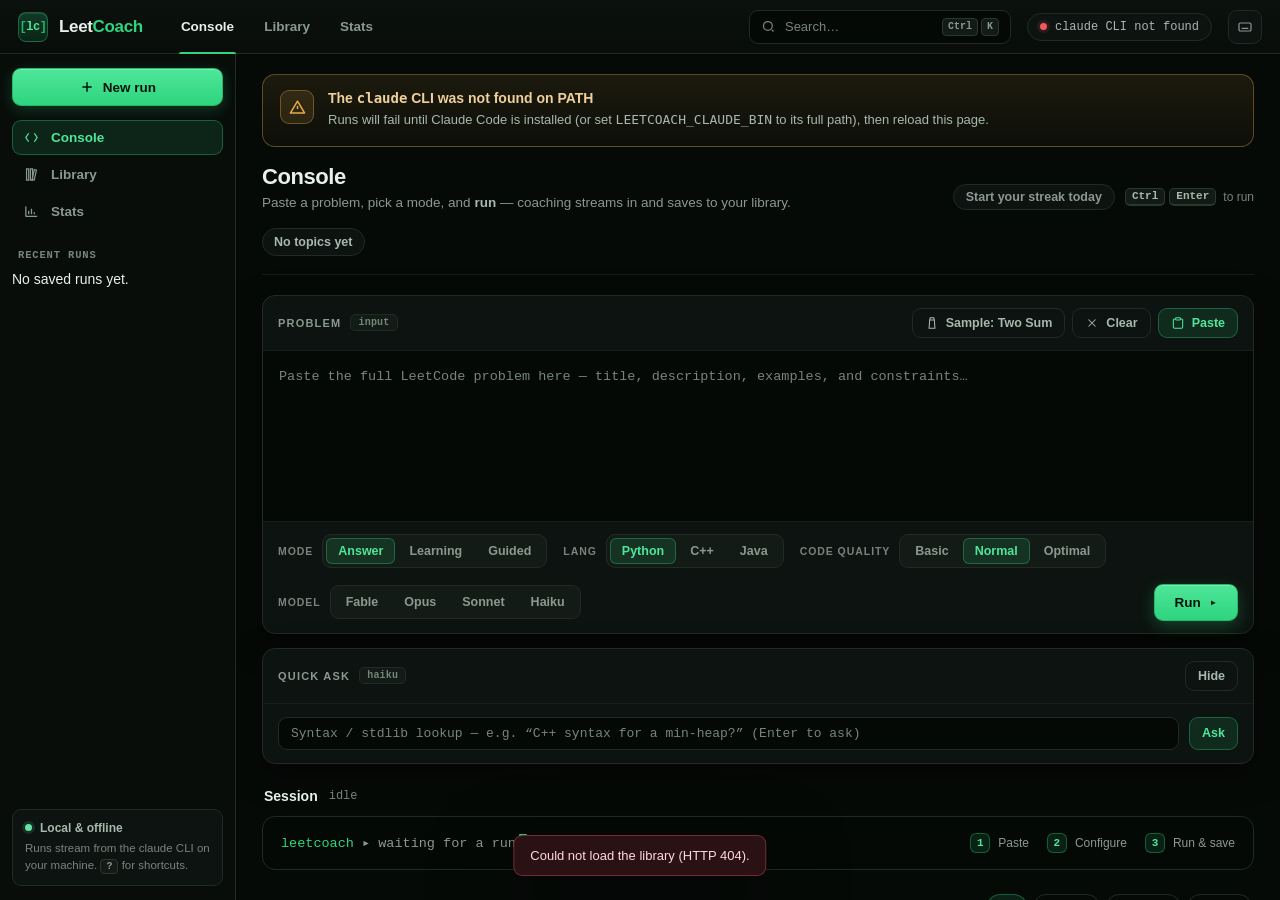
==== commit 55d0511b: "fix(sp5): fix-round for the browser pass and review minors - claude_cli: feed the prompt to stdin as" ====
--- a/templates/index.html
+++ b/templates/index.html
@@ -169,7 +169,7 @@
                        placeholder="Syntax / stdlib lookup — e.g. &#8220;C++ syntax for a min-heap?&#8221; (Enter to ask)">
                 <button class="btn green" id="qa-ask" type="button">Ask</button>
               </div>
-              <div class="qa-status" id="qa-status" hidden></div>
+              <div class="qa-status" id="qa-status" role="status" aria-live="polite" hidden></div>
               <div class="qa-answer md" id="qa-answer" aria-live="polite" hidden></div>
             </div>
           </section>
--- a/static/style.css
+++ b/static/style.css
@@ -159,8 +159,8 @@
 .console-idle .st{display:flex;align-items:center;gap:8px;font:12px var(--sans);color:var(--tx3)}
 .console-idle .st .k{width:20px;height:20px;border-radius:6px;display:grid;place-items:center;font:700 11px var(--mono);color:var(--grn-2);background:var(--grn-weak);border:1px solid var(--grn-line)}
 .table{border:1px solid var(--border);border-radius:var(--r3);overflow:hidden;background:var(--s1)}
-.thead{display:grid;grid-template-columns:62px 1fr 140px 82px 68px 70px 44px;gap:10px;padding:9px 16px;background:var(--s2);border-bottom:1px solid var(--border);font:600 10.5px var(--sans);letter-spacing:.07em;text-transform:uppercase;color:var(--tx4)}
-.trow{display:grid;grid-template-columns:62px 1fr 140px 82px 68px 70px 44px;gap:10px;align-items:center;padding:11px 16px;border-bottom:1px solid var(--border-soft);cursor:pointer;transition:background var(--d2) var(--ease)}
+.thead{display:grid;grid-template-columns:62px minmax(0,1fr) 140px 82px 68px 70px 44px;gap:10px;padding:9px 16px;background:var(--s2);border-bottom:1px solid var(--border);font:600 10.5px var(--sans);letter-spacing:.07em;text-transform:uppercase;color:var(--tx4)}
+.trow{display:grid;grid-template-columns:62px minmax(0,1fr) 140px 82px 68px 70px 44px;gap:10px;align-items:center;padding:11px 16px;border-bottom:1px solid var(--border-soft);cursor:pointer;transition:background var(--d2) var(--ease)}
 .trow:last-child{border-bottom:0}
 .trow:hover{background:var(--s2)}
 .diff{display:inline-flex;align-items:center;gap:7px;font:600 12.5px var(--sans)}
@@ -170,7 +170,9 @@
 .diff.hard{color:var(--hard)} .diff.hard .d{background:var(--hard)}
 .pcell{min-width:0}
 .pcell .pn{font:600 13.5px var(--sans);color:var(--tx);white-space:nowrap;overflow:hidden;text-overflow:ellipsis}
-.pcell .pm{font:11px var(--mono);color:var(--tx4);margin-top:2px}
+.pcell .pm{font:11px var(--mono);color:var(--tx4);margin-top:2px;white-space:nowrap;overflow:hidden;text-overflow:ellipsis}
+.trow>*{min-width:0}
+.trow>.chip{display:block;max-width:100%;overflow:hidden;text-overflow:ellipsis;justify-self:start}
 .chip{display:inline-flex;align-items:center;gap:6px;font:600 12px var(--sans);color:var(--tx2);background:var(--s2);border:1px solid var(--border);border-radius:999px;padding:4px 10px;white-space:nowrap}
 .chip.mono{font-family:var(--mono);font-size:11px}
 .chip.mint{color:var(--mint);background:var(--mint-weak);border-color:var(--mint-line)}
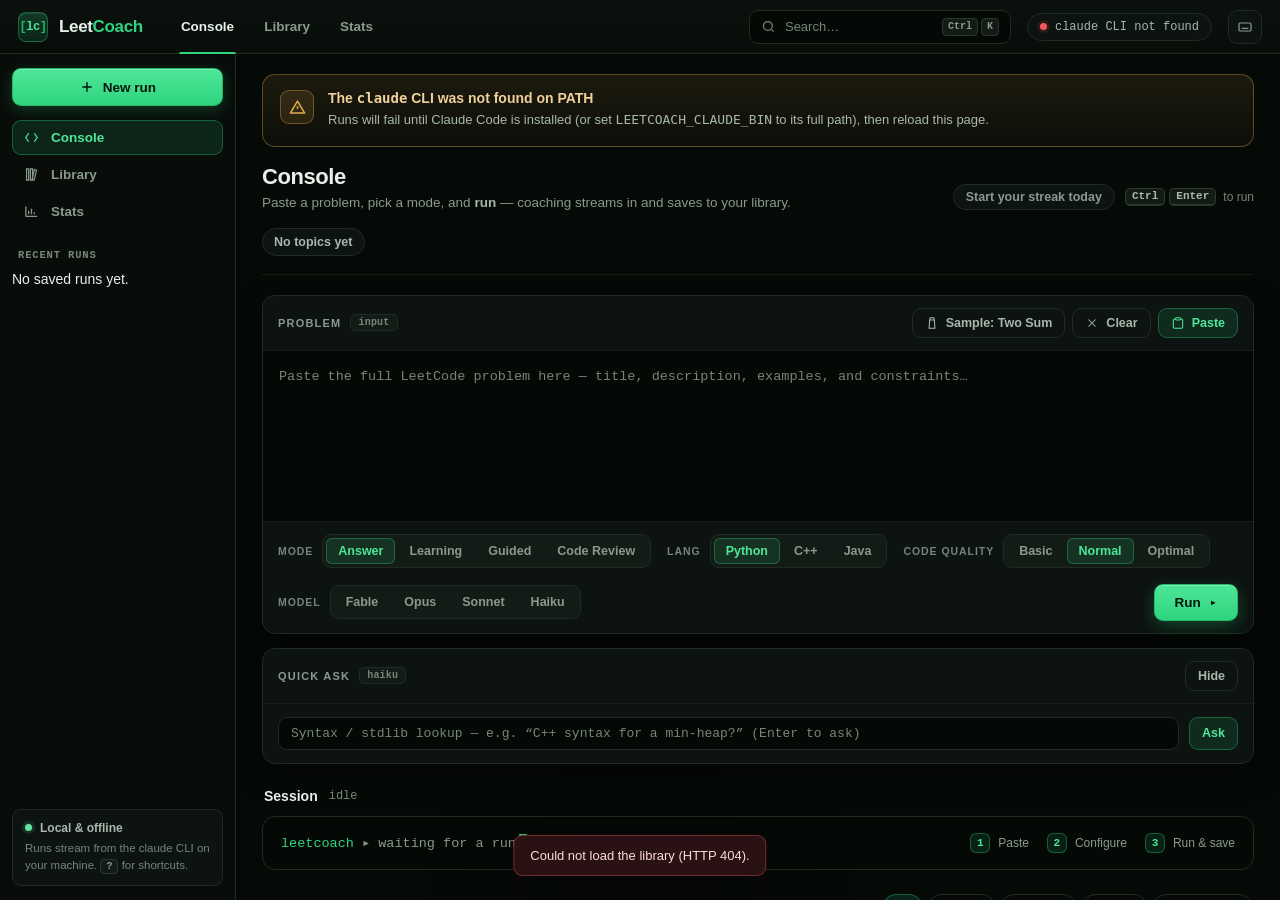
==== commit 084688c3: "feat(ui): re-attempt view, Due today queue, Code Review composer, notes editor and flashcards review" ====
--- a/templates/index.html
+++ b/templates/index.html
@@ -102,6 +102,18 @@
           <!-- topic chips (JS fills from the real library; each opens search prefilled) -->
           <div class="topics" id="topics" role="group" aria-label="Topics in your library"></div>
 
+          <!-- SP7 / D4: the review queue (JS fills from GET /review; hidden until a problem is scheduled) -->
+          <section class="panel due-panel" id="due-panel" aria-labelledby="due-title" hidden>
+            <div class="p-head">
+              <h2 class="p-title" id="due-title">Due today <span class="tag" id="due-count">0</span></h2>
+              <div class="p-tools">
+                <button class="btn ghost" id="due-flashcards" type="button" aria-haspopup="dialog">Flashcards</button>
+              </div>
+            </div>
+            <div class="due-list" id="due-list" role="list"></div>
+            <div class="due-empty" id="due-empty" hidden></div>
+          </section>
+
           <!-- composer -->
           <section class="panel">
             <div class="p-head">
@@ -117,6 +129,14 @@
                 placeholder="Paste the full LeetCode problem here — title, description, examples, and constraints…"></textarea>
               <span class="sr-only" id="problem-help">Your draft is kept in this browser until you clear it.</span>
             </div>
+            <!-- SP7 / D5: Code Review mode's attempt box (JS shows it for mode=review) -->
+            <div class="review-code" id="review-code-wrap" hidden>
+              <label class="rc-label" for="review-code">Your code <span class="tag">critiqued, not run</span></label>
+              <textarea id="review-code" class="problem code-input" spellcheck="false" maxlength="65536"
+                aria-describedby="review-code-help"
+                placeholder="Paste your attempt — the review points out bugs, complexity and edge cases without rewriting it."></textarea>
+              <span class="code-help" id="review-code-help">Tab indents, Shift+Tab outdents. Press Esc, then Tab, to move on.</span>
+            </div>
             <div class="toolbar">
               <div class="tgroup" data-seg="mode">
                 <span class="tlabel" id="lbl-mode">Mode</span>
@@ -124,6 +144,7 @@
                   <button class="seg-btn on" type="button" data-val="answer" aria-pressed="true">Answer</button>
                   <button class="seg-btn" type="button" data-val="learning" aria-pressed="false">Learning</button>
                   <button class="seg-btn" type="button" data-val="guided" aria-pressed="false">Guided</button>
+                  <button class="seg-btn" type="button" data-val="review" aria-pressed="false" title="Paste your own attempt and get it critiqued">Code Review</button>
                 </div>
               </div>
               <div class="tgroup" data-seg="lang">
@@ -223,6 +244,7 @@
               <button class="fp" type="button" data-recent-filter="answer" aria-pressed="false">Answer</button>
               <button class="fp" type="button" data-recent-filter="learning" aria-pressed="false">Learning</button>
               <button class="fp" type="button" data-recent-filter="guided" aria-pressed="false">Guided</button>
+              <button class="fp" type="button" data-recent-filter="code review" aria-pressed="false">Code Review</button>
             </div>
           </div>
           <div id="recent-table" class="table" role="group" aria-labelledby="recent-h">
@@ -250,11 +272,101 @@
             <div id="library-viewer" class="lib-view" hidden>
               <div class="vw-head">
                 <code id="library-viewer-path"></code>
+                <button id="library-viewer-reattempt" class="mini" type="button" hidden>Re-attempt</button>
+                <button id="library-viewer-cards" class="mini" type="button" aria-haspopup="dialog" hidden>Flashcards</button>
                 <button id="library-viewer-delete" class="mini danger" type="button" aria-haspopup="dialog">Delete run</button>
                 <button id="library-viewer-close" class="mini" type="button">Close</button>
               </div>
               <div id="library-viewer-body" class="md pad"></div>
-            </div>
+              <!-- SP7 / D9: per-problem notes (problem-linked docs only) -->
+              <div id="library-viewer-notes" class="vw-notes" hidden></div>
+            </div>
+          </div>
+        </section>
+
+        <!-- ===== PRACTICE (RE-ATTEMPT) VIEW — SP7 / D3 ===== -->
+        <section id="view-practice" hidden>
+          <div class="ctx">
+            <div>
+              <h1 id="practice-title">Re-attempt</h1>
+              <div class="sub" id="practice-sub">Solve it again from memory, test it, then grade yourself.</div>
+            </div>
+            <div class="r">
+              <span class="hint"><span class="kbd"><kbd data-mod>Ctrl</kbd><kbd>Enter</kbd></span> to test</span>
+              <button class="btn ghost" id="practice-back" type="button">Back</button>
+            </div>
+          </div>
+
+          <div class="practice">
+            <section class="panel pr-statement" aria-labelledby="practice-statement-h">
+              <div class="p-head">
+                <h2 class="p-title" id="practice-statement-h">Problem <span class="tag" id="practice-due"></span></h2>
+              </div>
+              <div class="pr-text" id="practice-statement" tabindex="0" role="region" aria-labelledby="practice-statement-h"></div>
+            </section>
+
+            <section class="panel pr-work">
+              <div class="p-head">
+                <label class="p-title" for="practice-code">Your code</label>
+                <div class="p-tools">
+                  <label class="pr-lang-label" for="practice-lang">Language</label>
+                  <select id="practice-lang" class="pr-select">
+                    <option value="python">Python</option>
+                    <option value="cpp">C++</option>
+                    <option value="java">Java</option>
+                  </select>
+                  <button class="btn ghost" id="practice-starter" type="button">Insert starter</button>
+                </div>
+              </div>
+              <div class="editor pr-editor">
+                <textarea id="practice-code" class="problem code-input" spellcheck="false" maxlength="65536"
+                  aria-describedby="practice-code-help"
+                  placeholder="Write your solution. It reads one example's Input line on stdin and prints the Output."></textarea>
+              </div>
+              <div class="code-help" id="practice-code-help">Tab indents, Shift+Tab outdents; press Esc, then Tab, to leave the editor. Your draft is kept in this browser.</div>
+
+              <div class="pr-cases">
+                <div class="pr-cases-h">
+                  <span class="tlabel" id="practice-cases-h">Custom cases</span>
+                  <label class="pr-check"><input type="checkbox" id="practice-samples" checked> Include the statement's examples</label>
+                  <button class="btn ghost" id="practice-add-case" type="button">Add a case</button>
+                </div>
+                <div class="pr-case-list" id="practice-cases" role="group" aria-labelledby="practice-cases-h"></div>
+              </div>
+
+              <div class="toolbar pr-toolbar">
+                <button class="btn green" id="practice-test" type="button">Test my code</button>
+                <button class="btn" id="practice-cancel" type="button" hidden>Cancel</button>
+                <div class="tb-spacer"></div>
+                <button class="btn ghost" id="practice-giveup" type="button" aria-haspopup="dialog">Give up / show solution</button>
+              </div>
+              <div class="pr-results" id="practice-results" role="status" aria-live="polite"></div>
+            </section>
+
+            <section class="panel pr-grade" aria-labelledby="practice-grade-h">
+              <div class="p-head">
+                <h2 class="p-title" id="practice-grade-h">How did it go?</h2>
+                <span class="hint" id="practice-box"></span>
+              </div>
+              <div class="grade-btns" id="practice-grade" role="group" aria-labelledby="practice-grade-h">
+                <button class="grade-btn" type="button" data-grade="solo"><span class="gl">Solved it solo</span><span class="gd" data-grade-desc></span></button>
+                <button class="grade-btn" type="button" data-grade="hints"><span class="gl">Needed hints</span><span class="gd" data-grade-desc></span></button>
+                <button class="grade-btn" type="button" data-grade="peeked"><span class="gl">Peeked at the solution</span><span class="gd" data-grade-desc></span></button>
+              </div>
+              <div class="pr-grade-status" id="practice-grade-status" role="status" aria-live="polite"></div>
+            </section>
+
+            <section class="panel pr-solution" id="practice-solution" aria-labelledby="practice-solution-h" hidden>
+              <div class="p-head">
+                <h2 class="p-title" id="practice-solution-h">Solution</h2>
+                <code class="pr-sol-path" id="practice-solution-path"></code>
+              </div>
+              <div class="md pad" id="practice-solution-body"></div>
+            </section>
+
+            <section class="panel pr-notes-panel" aria-label="Notes">
+              <div id="practice-notes"></div>
+            </section>
           </div>
         </section>
 
@@ -322,6 +434,24 @@
                   <div class="hm-grid" id="hm-grid"></div>
                 </div>
               </div>
+            </section>
+
+            <!-- SP7 / D4 + D10: the review queue and the flashcard export -->
+            <section class="panel stats-panel" id="stats-review" aria-labelledby="stats-review-h">
+              <div class="p-head">
+                <h2 class="p-title" id="stats-review-h">Review queue <span class="tag">spaced repetition</span></h2>
+                <div class="p-tools">
+                  <button class="btn ghost" id="stats-flashcards" type="button" aria-haspopup="dialog">Review flashcards</button>
+                  <a class="btn ghost" id="stats-tsv" href="/flashcards.tsv" download="leetcoach-flashcards.tsv">Export flashcards (Anki TSV)</a>
+                </div>
+              </div>
+              <div class="rv-tiles">
+                <div class="rv-tile"><span class="rv-val" id="rv-due">0</span><span class="rv-lbl">due now</span></div>
+                <div class="rv-tile"><span class="rv-val" id="rv-today">0</span><span class="rv-lbl">reviewed today</span></div>
+                <div class="rv-tile"><span class="rv-val" id="rv-scheduled">0</span><span class="rv-lbl">scheduled</span></div>
+                <div class="rv-tile"><span class="rv-val rv-next" id="rv-next">—</span><span class="rv-lbl">next due</span></div>
+              </div>
+              <div class="bd-list" id="bd-box" aria-label="Problems per review box"></div>
             </section>
 
             <div class="stats-breakdowns">
@@ -382,6 +512,18 @@
           <span class="sc-desc">Close a dialog, search or the sidebar</span>
           <span class="sc-keys"><kbd>Esc</kbd></span>
         </div>
+        <div class="sc-row">
+          <span class="sc-desc">Code box: indent / outdent (Esc, then Tab, leaves it)</span>
+          <span class="sc-keys"><kbd>Tab</kbd><kbd>Shift</kbd><kbd>Tab</kbd></span>
+        </div>
+        <div class="sc-row">
+          <span class="sc-desc">Re-attempt: test your code</span>
+          <span class="sc-keys"><kbd data-mod>Ctrl</kbd><kbd>Enter</kbd></span>
+        </div>
+        <div class="sc-row">
+          <span class="sc-desc">Flashcards: flip / previous / next</span>
+          <span class="sc-keys"><kbd>Space</kbd><kbd>&#8592;</kbd><kbd>&#8594;</kbd></span>
+        </div>
       </div>
     </div>
   </div>
@@ -396,6 +538,40 @@
       <div class="modal-foot">
         <button class="btn" id="confirm-cancel" type="button">Cancel</button>
         <button class="btn danger" id="confirm-ok" type="button">Delete</button>
+      </div>
+    </div>
+  </div>
+
+  <!-- ===== flashcards review (SP7 / D10) ===== -->
+  <div class="overlay" id="flashcards-modal" hidden>
+    <div class="modal fc-modal" role="dialog" aria-modal="true" aria-labelledby="fc-title">
+      <div class="modal-head">
+        <h2 class="modal-title" id="fc-title">Flashcards</h2>
+        <span class="fc-scope" id="fc-scope"></span>
+        <button class="iconbtn" id="fc-close" type="button" aria-label="Close flashcards">
+          <svg viewBox="0 0 24 24" fill="none" stroke="currentColor" stroke-width="2"><path d="M6 6l12 12M18 6 6 18"/></svg>
+        </button>
+      </div>
+      <div class="modal-body fc-body">
+        <div class="fc-empty" id="fc-empty" hidden></div>
+        <div class="fc-card" id="fc-card">
+          <div class="fc-side-lbl">Question</div>
+          <div class="fc-q" id="fc-q"></div>
+          <div class="fc-answer" id="fc-answer" hidden>
+            <div class="fc-side-lbl">Answer</div>
+            <div class="fc-a" id="fc-a"></div>
+          </div>
+          <div class="fc-src" id="fc-src"></div>
+        </div>
+        <div class="sr-only" id="fc-live" role="status" aria-live="polite"></div>
+      </div>
+      <div class="modal-foot fc-foot">
+        <button class="btn" id="fc-prev" type="button" aria-label="Previous card">&#8592; Prev</button>
+        <span class="fc-count" id="fc-count" aria-hidden="true"></span>
+        <button class="btn green" id="fc-flip" type="button" aria-expanded="false" aria-controls="fc-answer">Show answer</button>
+        <button class="btn" id="fc-next" type="button" aria-label="Next card">Next &#8594;</button>
+        <div class="tb-spacer"></div>
+        <a class="btn ghost" id="fc-download" href="/flashcards.tsv" download="leetcoach-flashcards.tsv">Download TSV</a>
       </div>
     </div>
   </div>
--- a/static/style.css
+++ b/static/style.css
@@ -169,6 +169,7 @@
 .diff.med{color:var(--med)} .diff.med .d{background:var(--med)}
 .diff.hard{color:var(--hard)} .diff.hard .d{background:var(--hard)}
 .pcell{min-width:0}
+.pnum{font:600 11px var(--mono);color:var(--tx3);margin-right:6px;flex:none}
 .pcell .pn{font:600 13.5px var(--sans);color:var(--tx);white-space:nowrap;overflow:hidden;text-overflow:ellipsis}
 .pcell .pm{font:11px var(--mono);color:var(--tx4);margin-top:2px;white-space:nowrap;overflow:hidden;text-overflow:ellipsis}
 .trow>*{min-width:0}
@@ -219,6 +220,26 @@
 .md strong{color:var(--tx);font-weight:650}.md em{color:var(--tx2)}
 .md code{font:12.5px var(--mono);color:var(--mint);background:var(--mint-weak);border:1px solid var(--mint-line);padding:1px 6px;border-radius:6px}
 .md blockquote{margin:0 0 14px;padding:2px 0 2px 15px;border-left:2px solid var(--grn-line);color:var(--tx3)}
+/* SP6 / D2: click-to-reveal hints and the Guided solution (core.applyReveals) */
+.md .reveal{margin:10px 0;border:1px solid var(--border);border-radius:var(--r2);background:var(--s2)}
+.md .reveal-solution{margin-top:24px;border-color:var(--grn-line)}
+.md .reveal>summary{display:flex;align-items:center;gap:10px;padding:9px 14px;cursor:pointer;list-style:none;border-radius:var(--r2)}
+.md .reveal>summary::-webkit-details-marker{display:none}
+.md .reveal>summary::before{content:"";width:7px;height:7px;border-right:2px solid var(--tx3);border-bottom:2px solid var(--tx3);transform:rotate(-45deg);transition:transform var(--d1) var(--ease);flex:none}
+.md .reveal[open]>summary::before{transform:rotate(45deg)}
+.md .reveal>summary:hover{background:var(--s3)}
+.md .reveal>summary:focus-visible{outline:none;box-shadow:var(--ring)}
+.md .reveal-title{font:700 14px var(--sans);color:var(--tx)}
+.md .reveal-solution .reveal-title,.md .reveal-insight .reveal-title{font-size:16px}
+.md .reveal-heading.sr-only{margin:-1px;padding:0;border:0}
+.md .reveal-insight{margin-top:24px}
+.md .reveal-cue{margin-left:auto;font:600 11.5px var(--sans);color:var(--tx3)}
+.md .reveal[open] .reveal-cue{display:none}
+.md .reveal-body{padding:2px 16px 4px;border-top:1px solid var(--border-soft)}
+.md .reveal-body>*:first-child{margin-top:12px}
+.chip.diff-easy{color:var(--easy);border-color:var(--easy)}
+.chip.diff-med{color:var(--med);border-color:var(--med)}
+.chip.diff-hard{color:var(--hard);border-color:var(--hard)}
 
 .code{border:1px solid var(--border);border-radius:var(--r2);overflow:hidden;margin:15px 0;background:var(--inset)}
 .code.partial{border-bottom-style:dashed}
@@ -463,3 +484,135 @@
   .btn-run{width:100%;justify-content:center}
   .jump-pill{right:16px;bottom:16px}
 }
+
+/* ---- SP7: the practice loop ---- */
+/* code boxes (Code Review attempt, re-attempt editor) */
+.code-input{tab-size:4;-moz-tab-size:4;white-space:pre;overflow:auto}
+.code-help{padding:6px 16px 10px;font:12px var(--sans);color:var(--tx4)}
+.review-code{border-top:1px solid var(--border-soft);background:var(--inset);display:flex;flex-direction:column}
+.rc-label{display:flex;align-items:center;gap:9px;padding:10px 16px 0;font:600 11px var(--sans);letter-spacing:.11em;text-transform:uppercase;color:var(--tx3)}
+.rc-label .tag{font:600 10px var(--mono);letter-spacing:.02em;text-transform:none;color:var(--tx4);background:var(--s2);border:1px solid var(--border);border-radius:5px;padding:2px 7px}
+.review-code .problem{min-height:150px}
+.review-code:focus-within{box-shadow:inset 0 0 0 1px var(--grn-line)}
+
+/* D4: Console "Due today" */
+.due-panel{margin-bottom:16px}
+.due-list{display:flex;flex-direction:column;padding:6px}
+.due-row{display:flex;align-items:center;gap:12px;width:100%;text-align:left;cursor:pointer;padding:9px 10px;border:1px solid transparent;border-radius:var(--r2);background:transparent;color:var(--tx2);font:13px var(--sans);transition:background var(--d2) var(--ease),border-color var(--d2)}
+.due-row:hover{background:var(--s2);border-color:var(--border)}
+.due-row:focus-visible{outline:none;box-shadow:var(--ring)}
+.due-row .diff{flex:0 0 72px}
+.due-name{flex:1;min-width:0;display:flex;align-items:baseline;color:var(--tx);font-weight:600;white-space:nowrap;overflow:hidden;text-overflow:ellipsis}
+.due-when{font:12px var(--mono);color:var(--tx3);white-space:nowrap}
+.due-when.overdue{color:var(--amber)}
+.due-empty,.due-more{padding:12px 16px;font:12.5px var(--sans);color:var(--tx3)}
+
+/* D3: the re-attempt view */
+.practice{display:grid;grid-template-columns:minmax(0,5fr) minmax(0,7fr);gap:14px;align-items:start}
+.practice>.panel{min-width:0}
+.pr-statement{grid-row:span 4;position:sticky;top:0;max-height:calc(100vh - 140px);display:flex;flex-direction:column}
+.pr-text{flex:1;overflow:auto;padding:14px 16px;white-space:pre-wrap;overflow-wrap:anywhere;font:13.5px/1.65 var(--sans);color:var(--tx2)}
+.pr-text:focus-visible{outline:none;box-shadow:inset var(--ring)}
+.pr-work,.pr-grade,.pr-solution,.pr-notes-panel{grid-column:2}
+.pr-lang-label{font:600 10.5px var(--sans);letter-spacing:.09em;text-transform:uppercase;color:var(--tx4)}
+.pr-select{background:var(--inset);color:var(--tx);border:1px solid var(--border);border-radius:7px;padding:5px 8px;font:12.5px var(--sans)}
+.pr-select:focus-visible{outline:none;box-shadow:var(--ring)}
+.pr-editor .problem{min-height:260px}
+.pr-cases{padding:4px 15px 10px;border-top:1px solid var(--border-soft)}
+.pr-cases-h{display:flex;align-items:center;gap:14px;flex-wrap:wrap;padding:8px 0}
+.pr-check{display:inline-flex;align-items:center;gap:6px;font:12.5px var(--sans);color:var(--tx2);cursor:pointer}
+.pr-check input{accent-color:var(--grn)}
+.pr-cases-h .btn{margin-left:auto}
+.pr-case-list{display:flex;flex-direction:column;gap:8px}
+.pr-case{display:grid;grid-template-columns:1fr 1fr auto;gap:8px;align-items:end}
+.pr-case-f{display:flex;flex-direction:column;gap:4px;min-width:0}
+.pr-case-l{font:600 10.5px var(--sans);letter-spacing:.06em;text-transform:uppercase;color:var(--tx4)}
+.pr-case-in{width:100%;resize:vertical;background:var(--inset);color:var(--tx);border:1px solid var(--border);border-radius:7px;padding:6px 8px;font:12.5px/1.5 var(--mono)}
+.pr-case-in:focus-visible{outline:none;border-color:var(--grn-line);box-shadow:var(--ring)}
+.pr-toolbar .btn[disabled]{opacity:.6;cursor:default}
+.pr-results{padding:0 15px;display:flex;flex-direction:column;gap:8px}
+.pr-results:not(:empty){padding:12px 15px 15px;border-top:1px solid var(--border-soft)}
+.pr-msg{font:13px var(--sans);color:var(--tx2)}
+.pr-results.busy .pr-msg{color:var(--tx3)}
+.pr-results.r-warn .pr-msg{color:var(--amber)}
+.pr-results.r-fail .pr-msg{color:#ffb4b6}
+.pr-sum{display:flex;align-items:center;gap:9px;font:600 13.5px var(--sans);color:var(--tx)}
+.pr-glyph{display:inline-grid;place-items:center;width:20px;height:20px;border-radius:50%;font:700 12px var(--mono);background:var(--s3);color:var(--tx2);flex:none}
+.r-pass .pr-sum .pr-glyph,.c-pass .pr-glyph{background:var(--grn-weak);color:var(--grn-2)}
+.r-fail .pr-sum .pr-glyph,.c-fail .pr-glyph{background:var(--red-weak);color:#ffb4b6}
+.r-warn .pr-sum .pr-glyph,.c-warn .pr-glyph{background:var(--amber-weak);color:var(--amber)}
+.pr-case-r{border:1px solid var(--border-soft);border-radius:var(--r2);background:var(--inset)}
+.pr-case-r.c-fail{border-color:var(--red-line)}
+.pr-case-s{display:flex;align-items:center;gap:9px;padding:8px 10px;cursor:pointer;font:600 12.5px var(--sans);color:var(--tx2)}
+.pr-case-s:focus-visible{outline:none;box-shadow:var(--ring);border-radius:var(--r2)}
+.pr-case-st{margin-left:auto;font:12px var(--mono);color:var(--tx3)}
+.pr-io{padding:0 10px 8px}
+.pr-io-l{display:block;font:600 10.5px var(--sans);letter-spacing:.06em;text-transform:uppercase;color:var(--tx4);margin-bottom:3px}
+.pr-io-v{margin:0;padding:7px 9px;border-radius:7px;background:var(--s1);border:1px solid var(--border-soft);font:12.5px/1.5 var(--mono);color:var(--tx);white-space:pre-wrap;overflow-wrap:anywhere;max-height:220px;overflow:auto}
+.pr-io.bad .pr-io-v{border-color:var(--red-line)}
+.pr-io.err .pr-io-v{color:#ffb4b6}
+.pr-note{padding:0 10px 9px;font:12px var(--mono);color:var(--tx3)}
+.grade-btns{display:grid;grid-template-columns:repeat(3,1fr);gap:8px;padding:12px 15px}
+.grade-btn{display:flex;flex-direction:column;align-items:flex-start;gap:3px;text-align:left;cursor:pointer;padding:10px 12px;border-radius:var(--r2);border:1px solid var(--border);background:var(--s2);color:var(--tx);font:600 13px var(--sans);transition:background var(--d2) var(--ease),border-color var(--d2)}
+.grade-btn:hover{background:var(--s3);border-color:var(--border-2)}
+.grade-btn:focus-visible{outline:none;box-shadow:var(--ring)}
+.grade-btn[disabled]{opacity:.6;cursor:default}
+.grade-btn[data-grade=solo]{border-color:var(--grn-line)}
+.grade-btn.suggest{border-color:var(--amber-line);background:var(--amber-weak)}
+.grade-btn .gd{font:12px var(--mono);font-weight:400;color:var(--tx3)}
+.pr-grade-status{padding:0 15px 12px;font:12.5px var(--sans);color:var(--tx2)}
+.pr-grade-status:empty{display:none}
+.pr-sol-path{font:11.5px var(--mono);color:var(--tx3);overflow:hidden;text-overflow:ellipsis;white-space:nowrap;min-width:0}
+.pr-solution .p-title:focus{outline:none}
+
+/* D9: notes (library viewer + re-attempt view) */
+.vw-notes{margin:0 22px 22px;padding:12px 14px;border:1px solid var(--border);border-radius:var(--r3);background:var(--s1)}
+.pr-notes-panel>div{padding:12px 15px}
+.notes-head{display:flex;align-items:center;gap:10px;margin-bottom:8px}
+.notes-label{font:600 11px var(--sans);letter-spacing:.11em;text-transform:uppercase;color:var(--tx3)}
+.notes-status{margin-left:auto;font:12px var(--mono);color:var(--tx4)}
+.notes-status.s-saved{color:var(--mint)}
+.notes-status.s-error{color:#ffb4b6}
+.notes-input{display:block;width:100%;min-height:96px;resize:vertical;background:var(--inset);color:var(--tx);border:1px solid var(--border);border-radius:var(--r2);padding:9px 11px;font:13.5px/1.6 var(--sans)}
+.notes-input:focus-visible{outline:none;border-color:var(--grn-line);box-shadow:var(--ring)}
+.notes-count{margin-top:4px;text-align:right;font:11px var(--mono);color:var(--tx4)}
+.notes-count.near{color:var(--amber)}
+.vw-head .mini{flex:none}
+
+/* D4 + D10: Stats review panel */
+.rv-tiles{display:grid;grid-template-columns:repeat(4,1fr);gap:10px;padding:12px 15px 0}
+.rv-tile{display:flex;flex-direction:column;gap:2px;padding:10px 12px;border-radius:var(--r2);background:var(--inset);border:1px solid var(--border-soft)}
+.rv-val{font:800 20px var(--sans);color:var(--tx);font-variant-numeric:tabular-nums}
+.rv-val.rv-next{font-size:14px;line-height:28px}
+.rv-lbl{font:12px var(--sans);color:var(--tx3)}
+#bd-box .bd-row{grid-template-columns:96px 1fr 30px}
+
+/* D10: flashcards modal */
+.fc-modal{max-width:620px}
+.fc-scope{flex:1;min-width:0;font:12px var(--mono);color:var(--tx3);white-space:nowrap;overflow:hidden;text-overflow:ellipsis}
+.fc-body{padding:16px}
+.fc-card{min-height:190px;padding:16px 18px;border-radius:var(--r3);background:var(--inset);border:1px solid var(--border);display:flex;flex-direction:column;gap:8px}
+.fc-side-lbl{font:600 10.5px var(--sans);letter-spacing:.09em;text-transform:uppercase;color:var(--tx4)}
+.fc-q{font:600 16px/1.5 var(--sans);color:var(--tx);white-space:pre-wrap;overflow-wrap:anywhere}
+.fc-answer{margin-top:6px;padding-top:10px;border-top:1px dashed var(--border-2)}
+.fc-a{font:14.5px/1.6 var(--sans);color:var(--tx2);white-space:pre-wrap;overflow-wrap:anywhere}
+.fc-src{margin-top:auto;display:flex;align-items:center;gap:8px;flex-wrap:wrap;font:12px var(--sans);color:var(--tx4)}
+.fc-empty{padding:24px 6px;text-align:center;font:13.5px var(--sans);color:var(--tx3)}
+.fc-foot{justify-content:flex-start;align-items:center;flex-wrap:wrap}
+.fc-count{font:12px var(--mono);color:var(--tx3);min-width:48px;text-align:center}
+.fc-foot .btn[disabled]{opacity:.5;cursor:default}
+
+@media (max-width:1100px){
+  .practice{grid-template-columns:1fr}
+  .pr-statement{grid-row:auto;position:static;max-height:46vh}
+  .pr-work,.pr-grade,.pr-solution,.pr-notes-panel{grid-column:auto}
+}
+@media (max-width:600px){
+  .grade-btns{grid-template-columns:1fr}
+  .pr-case{grid-template-columns:1fr}
+  .rv-tiles{grid-template-columns:repeat(2,1fr)}
+  .due-row{flex-wrap:wrap}
+  .due-row .diff{flex-basis:auto}
+  .vw-head{flex-wrap:wrap}
+  .vw-notes{margin:0 12px 16px}
+}
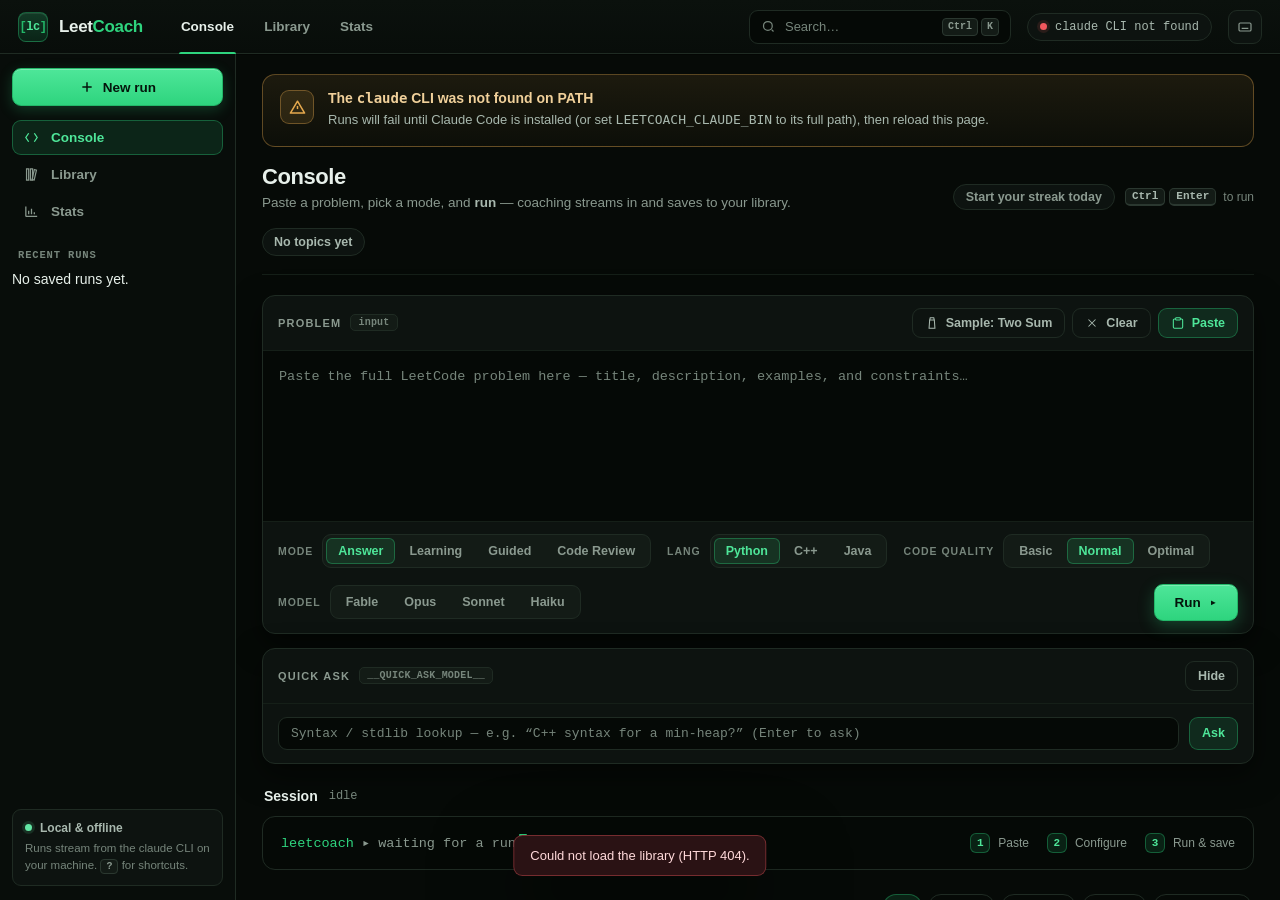
==== commit 0f9f9495: "feat(ui): follow-up box in the library viewer (stream, Stop/Esc, Ctrl+Enter, re-render with the appe" ====
--- a/templates/index.html
+++ b/templates/index.html
@@ -180,7 +180,7 @@
           <!-- quick ask (one-shot; independent of the run stream) -->
           <section class="panel qa" id="quickask">
             <div class="p-head">
-              <label class="p-title" for="qa-input">Quick Ask <span class="tag">haiku</span></label>
+              <label class="p-title" for="qa-input">Quick Ask <span class="tag" title="Quick Ask model (LEETCOACH_QUICK_ASK_MODEL)">__QUICK_ASK_MODEL__</span></label>
               <button class="btn ghost" id="qa-toggle" type="button" aria-expanded="true" aria-controls="qa-body">Hide</button>
             </div>
             <div id="qa-body">
@@ -278,6 +278,23 @@
                 <button id="library-viewer-close" class="mini" type="button">Close</button>
               </div>
               <div id="library-viewer-body" class="md pad"></div>
+              <!-- SP8 / D6: a follow-up question on this doc (Markdown docs only) -->
+              <section id="library-viewer-followup" class="vw-followup" aria-labelledby="followup-title" hidden>
+                <div class="fu-head">
+                  <h3 id="followup-title" class="fu-label">Ask a follow-up</h3>
+                  <span id="followup-source" class="chip mono fu-source" hidden></span>
+                </div>
+                <textarea id="followup-input" class="fu-input" rows="3" maxlength="__FOLLOWUP_MAX_QUESTION__"
+                          aria-label="Follow-up question about this doc" aria-describedby="followup-hint"
+                          placeholder="Ask about this doc, e.g. &#8220;Why store the index after the check?&#8221;"></textarea>
+                <div class="fu-row">
+                  <button id="followup-ask" class="btn green" type="button">Ask</button>
+                  <button id="followup-stop" class="btn ghost" type="button" hidden>Stop</button>
+                  <span id="followup-hint" class="fu-hint"><kbd data-mod>Ctrl</kbd> + <kbd>Enter</kbd> to ask · <kbd>Esc</kbd> to stop · the answer is added to the end of this doc</span>
+                </div>
+                <div id="followup-status" class="fu-status" role="status" aria-live="polite"></div>
+                <div id="followup-answer" class="md fu-answer" hidden></div>
+              </section>
               <!-- SP7 / D9: per-problem notes (problem-linked docs only) -->
               <div id="library-viewer-notes" class="vw-notes" hidden></div>
             </div>
--- a/static/style.css
+++ b/static/style.css
@@ -579,6 +579,22 @@
 .notes-count.near{color:var(--amber)}
 .vw-head .mini{flex:none}
 
+/* SP8 / D6: follow-up question box in the library viewer */
+.vw-followup{margin:0 22px 18px;padding:12px 14px;border:1px solid var(--border);border-radius:var(--r3);background:var(--s1)}
+.fu-head{display:flex;align-items:center;gap:10px;margin-bottom:8px}
+.fu-label{margin:0;font:600 11px var(--sans);letter-spacing:.11em;text-transform:uppercase;color:var(--tx3)}
+.fu-source{margin-left:auto}
+.fu-source.fallback{color:var(--amber)}
+.fu-input{display:block;width:100%;min-height:64px;resize:vertical;background:var(--inset);color:var(--tx);border:1px solid var(--border);border-radius:var(--r2);padding:9px 11px;font:13.5px/1.6 var(--sans)}
+.fu-input:focus-visible{outline:none;border-color:var(--grn-line);box-shadow:var(--ring)}
+.fu-row{display:flex;align-items:center;flex-wrap:wrap;gap:10px;margin-top:8px}
+.fu-hint{font:11.5px var(--mono);color:var(--tx4)}
+.fu-status{margin-top:8px;font:12px var(--mono);color:var(--tx3)}
+.fu-status:empty{display:none}
+.fu-status.err{color:#ffb4b6}
+.fu-status.ok{color:var(--mint)}
+.fu-answer{margin-top:10px;padding:12px 14px;border:1px solid var(--border-soft);border-radius:var(--r2);background:var(--inset);font-size:14px}
+
 /* D4 + D10: Stats review panel */
 .rv-tiles{display:grid;grid-template-columns:repeat(4,1fr);gap:10px;padding:12px 15px 0}
 .rv-tile{display:flex;flex-direction:column;gap:2px;padding:10px 12px;border-radius:var(--r2);background:var(--inset);border:1px solid var(--border-soft)}
@@ -615,4 +631,5 @@
   .due-row .diff{flex-basis:auto}
   .vw-head{flex-wrap:wrap}
   .vw-notes{margin:0 12px 16px}
+  .vw-followup{margin:0 12px 14px}
 }
